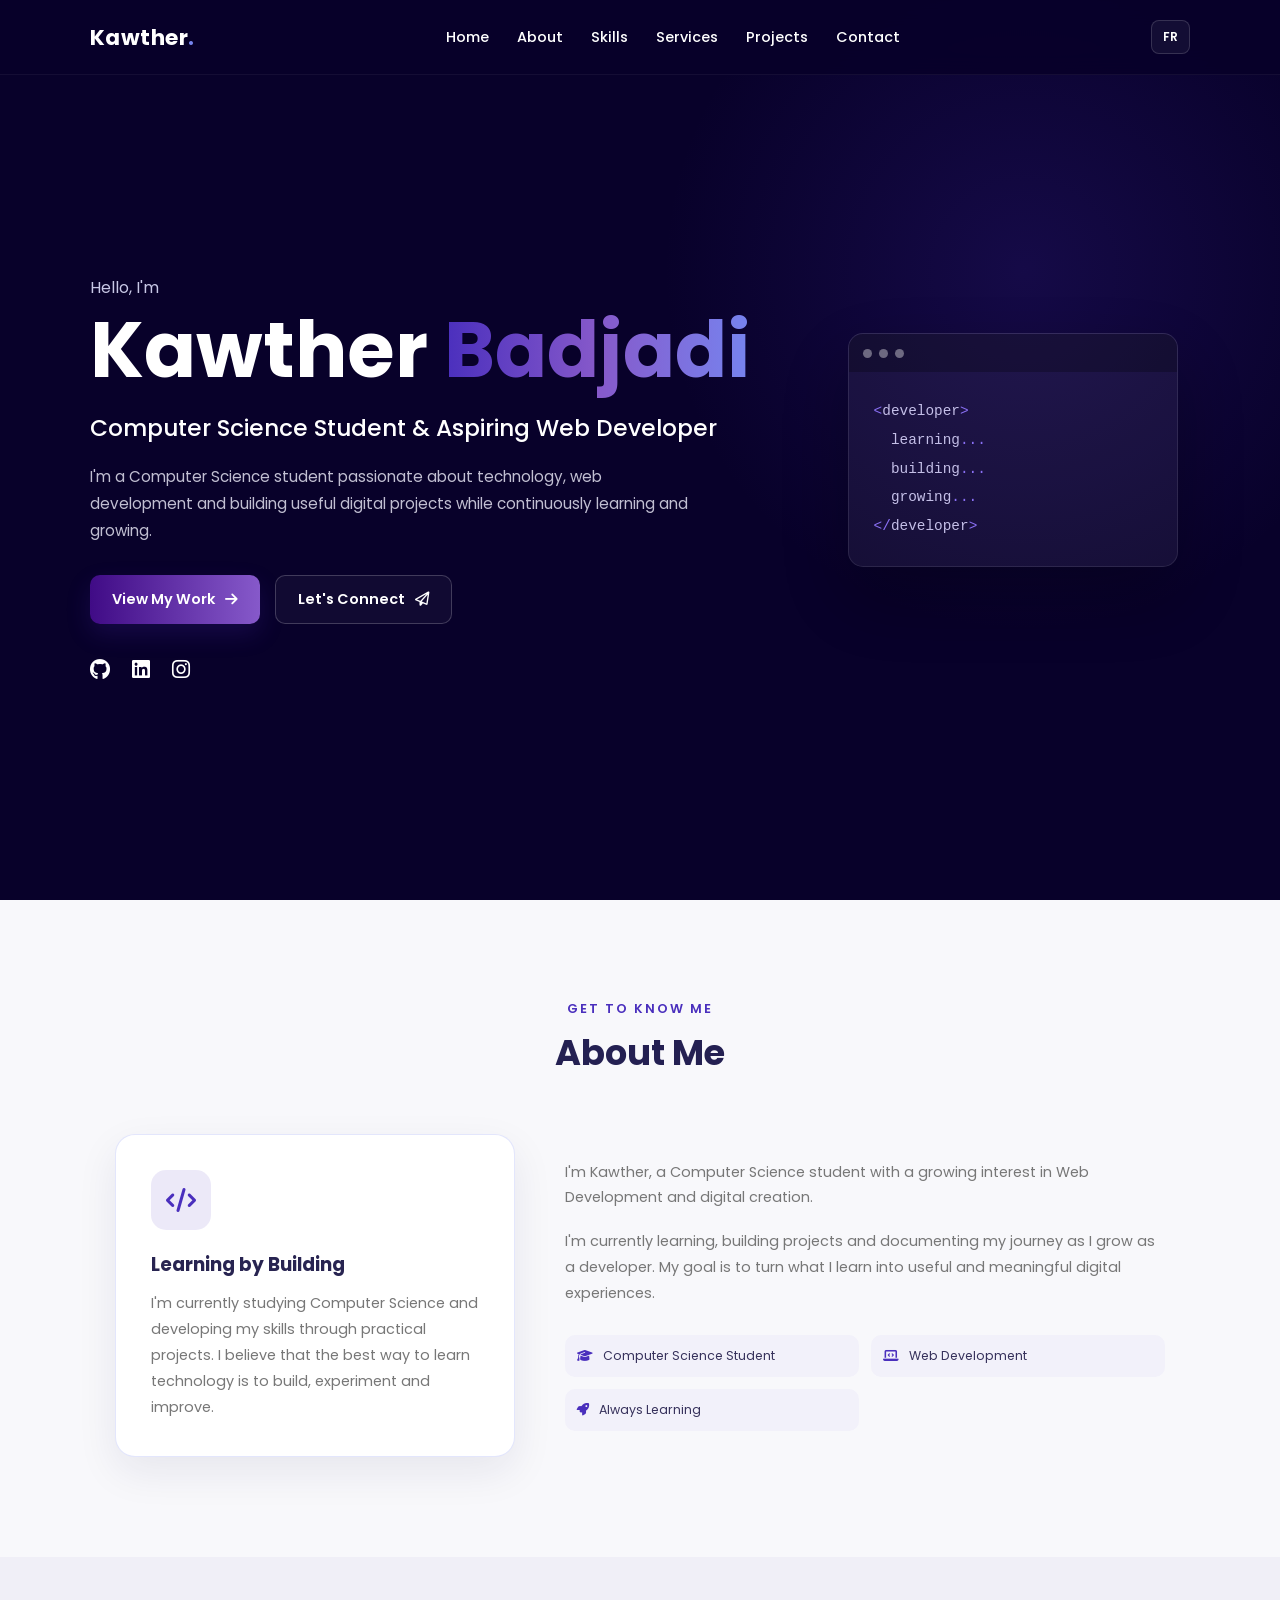
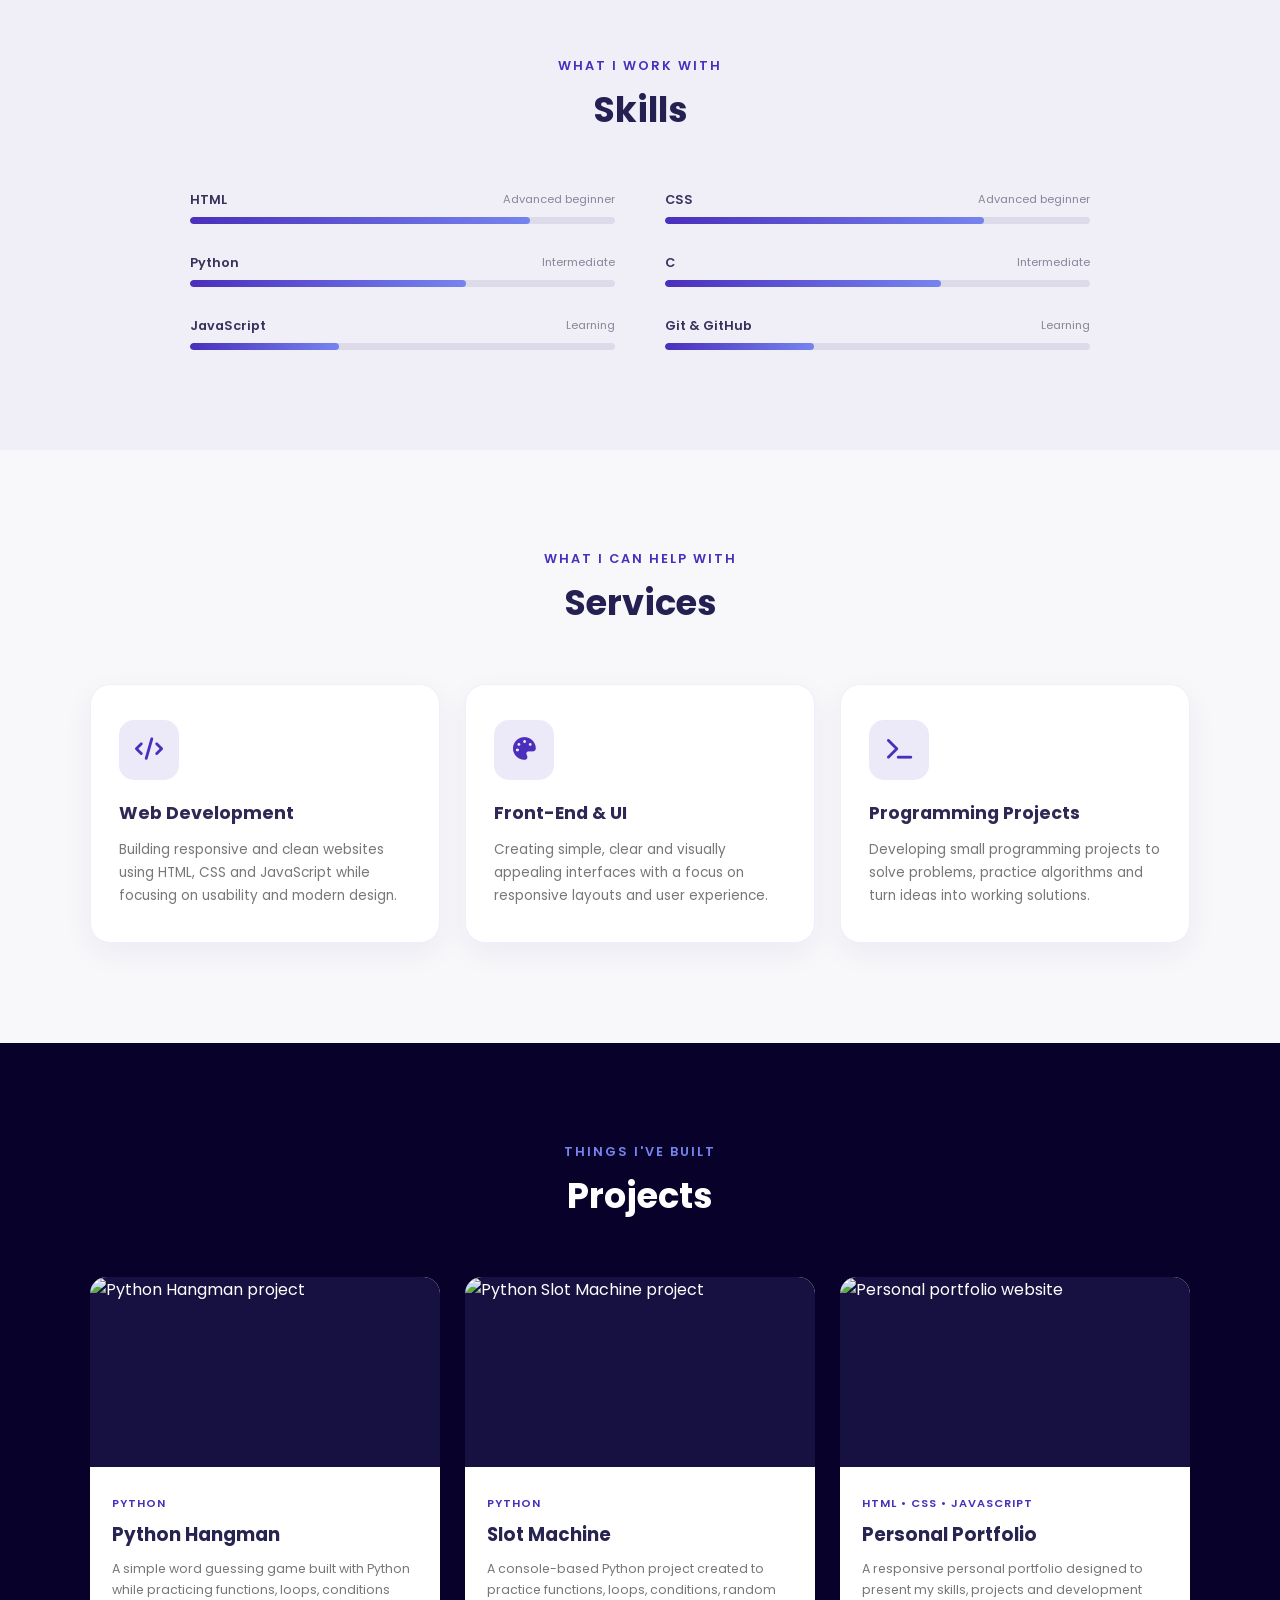
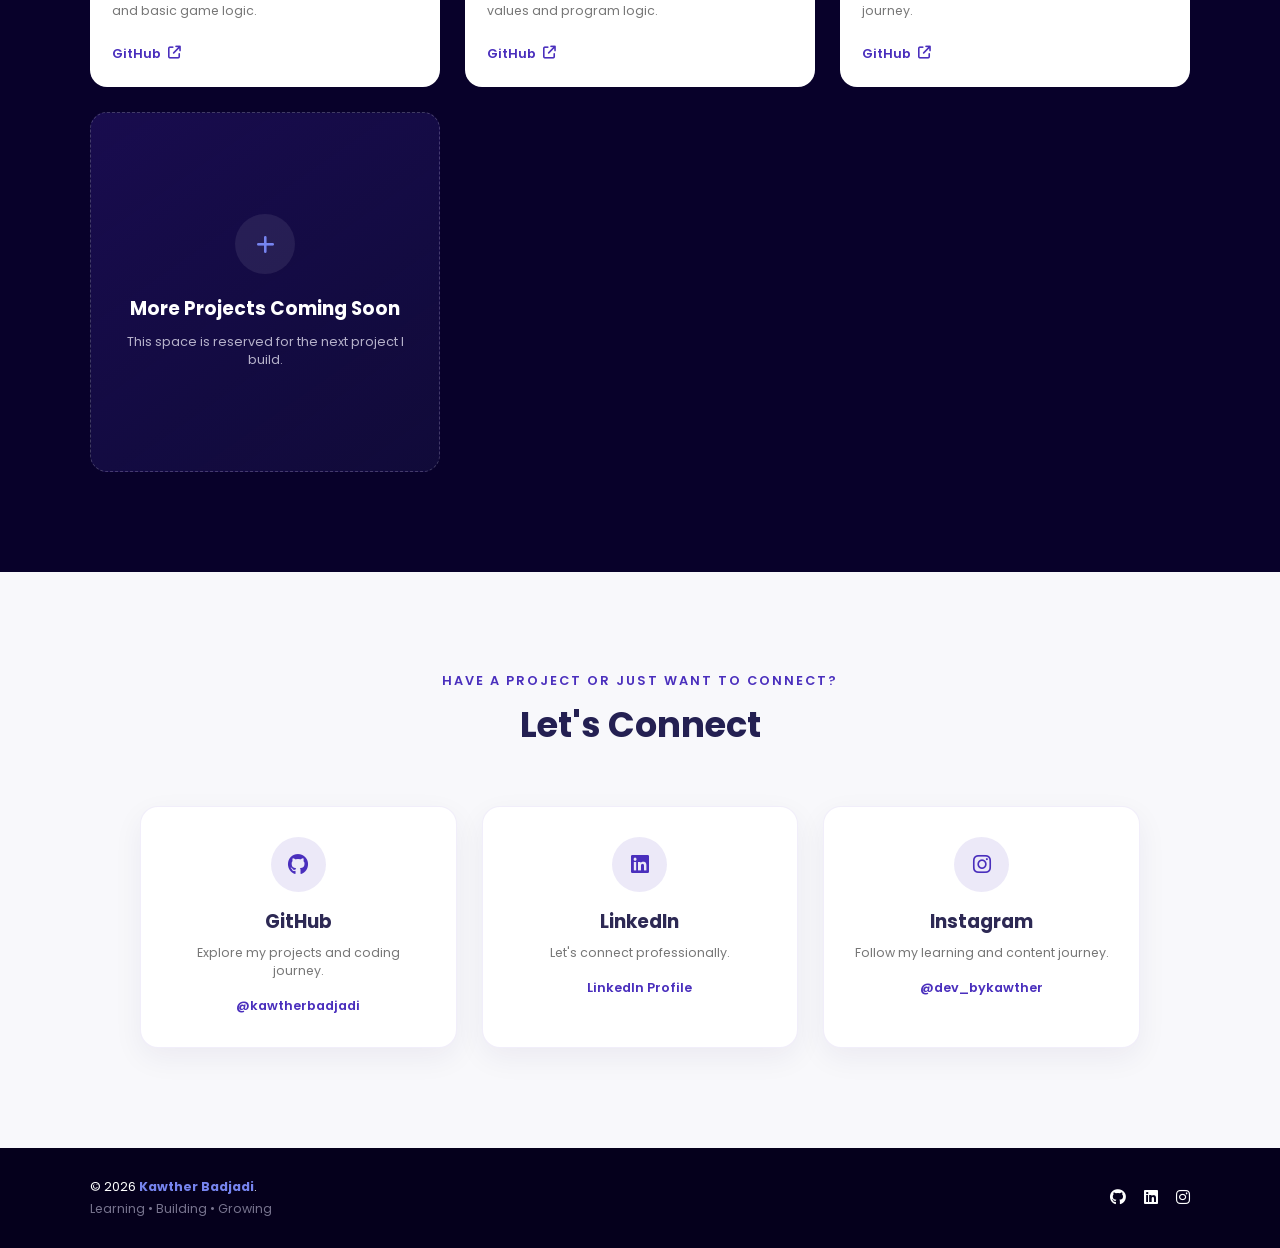
==== index.html @ a9ff13f4 "Rename portfolio.html to index.html" ====
<!DOCTYPE html>
<html lang="en" dir="ltr">

<head>
    <meta charset="UTF-8">
    <meta name="viewport" content="width=device-width, initial-scale=1.0">

    <meta name="description"
        content="Kawther Badjadi — Computer Science Student and aspiring Web Developer. Explore my projects, skills and journey.">

    <meta name="author" content="Kawther Badjadi">

    <title>Kawther Badjadi | Computer Science Student & Web Developer</title>

    <!-- Google Fonts -->
    <link rel="preconnect" href="https://fonts.googleapis.com">
    <link rel="preconnect" href="https://fonts.gstatic.com" crossorigin>

    <link href="https://fonts.googleapis.com/css2?family=Poppins:wght@300;400;500;600;700;800&display=swap"
        rel="stylesheet">

    <!-- Font Awesome -->
    <link rel="stylesheet"
        href="https://cdnjs.cloudflare.com/ajax/libs/font-awesome/6.7.2/css/all.min.css">

    <!-- CSS -->
    <link rel="stylesheet" href="pfl.css">
</head>


<body>

    <!-- ================= HEADER ================= -->

    <header class="header">

        <a href="#home" class="logo">
            Kawther<span>.</span>
        </a>

        <nav class="navigation" id="navigation">

            <a href="#home"
                data-en="Home"
                data-fr="Accueil">
                Home
            </a>

            <a href="#about"
                data-en="About"
                data-fr="À propos">
                About
            </a>

            <a href="#skills"
                data-en="Skills"
                data-fr="Compétences">
                Skills
            </a>

            <a href="#services"
                data-en="Services"
                data-fr="Services">
                Services
            </a>

            <a href="#projects"
                data-en="Projects"
                data-fr="Projets">
                Projects
            </a>

            <a href="#contact"
                data-en="Contact"
                data-fr="Contact">
                Contact
            </a>

        </nav>


        <div class="header-actions">

            <button
                class="language-btn"
                id="languageBtn"
                aria-label="Change language">
                FR
            </button>

            <button
                class="menu-btn"
                id="menuBtn"
                aria-label="Open menu">

                <i class="fa-solid fa-bars"></i>

            </button>

        </div>

    </header>


    <!-- ================= MAIN ================= -->

    <main>

        <!-- ================= HERO ================= -->

        <section class="hero" id="home">

            <div class="hero-content">

                <p class="hero-small"
                    data-en="Hello, I'm"
                    data-fr="Bonjour, je suis">
                    Hello, I'm
                </p>


                <h1>
                    Kawther <span>Badjadi</span>
                </h1>


                <h2
                    data-en="Computer Science Student & Aspiring Web Developer"
                    data-fr="Étudiante en informatique & future développeuse web">

                    Computer Science Student & Aspiring Web Developer

                </h2>


                <p class="hero-description"
                    data-en="I'm a Computer Science student passionate about technology, web development and building useful digital projects while continuously learning and growing."
                    data-fr="Je suis étudiante en informatique, passionnée par la technologie, le développement web et la création de projets numériques utiles, tout en continuant à apprendre et à évoluer.">

                    I'm a Computer Science student passionate about technology,
                    web development and building useful digital projects while
                    continuously learning and growing.

                </p>


                <div class="hero-buttons">

                    <a href="#projects" class="btn primary-btn">

                        <span
                            data-en="View My Work"
                            data-fr="Voir mes projets">
                            View My Work
                        </span>

                        <i class="fa-solid fa-arrow-right"></i>

                    </a>


                    <a href="#contact" class="btn secondary-btn">

                        <span
                            data-en="Let's Connect"
                            data-fr="Me contacter">
                            Let's Connect
                        </span>

                        <i class="fa-regular fa-paper-plane"></i>

                    </a>

                </div>


                <!-- Social Media -->

                <div class="social-icons">

                    <a
                        href="https://github.com/kawtherbadjadi"
                        target="_blank"
                        rel="noopener noreferrer"
                        aria-label="GitHub">

                        <i class="fa-brands fa-github"></i>

                    </a>


                    <a
                        href="https://www.linkedin.com/in/kawther-badjadi-398811305/"
                        target="_blank"
                        rel="noopener noreferrer"
                        aria-label="LinkedIn">

                        <i class="fa-brands fa-linkedin"></i>

                    </a>


                    <a
                        href="https://www.instagram.com/dev_bykawther/"
                        target="_blank"
                        rel="noopener noreferrer"
                        aria-label="Instagram">

                        <i class="fa-brands fa-instagram"></i>

                    </a>

                </div>

            </div>


            <!-- Decorative Code Card -->

            <div class="hero-decoration">

                <div class="code-card">

                    <div class="code-header">

                        <span></span>
                        <span></span>
                        <span></span>

                    </div>


                    <div class="code-content">

                        <p>
                            <span>&lt;</span>developer<span>&gt;</span>
                        </p>

                        <p>
                            &nbsp;&nbsp;learning<span>...</span>
                        </p>

                        <p>
                            &nbsp;&nbsp;building<span>...</span>
                        </p>

                        <p>
                            &nbsp;&nbsp;growing<span>...</span>
                        </p>

                        <p>
                            <span>&lt;/</span>developer<span>&gt;</span>
                        </p>

                    </div>

                </div>

            </div>

        </section>


        <!-- ================= ABOUT ================= -->

        <section class="section about" id="about">

            <div class="section-title">

                <p class="section-subtitle"
                    data-en="Get to know me"
                    data-fr="À propos de moi">
                    Get to know me
                </p>

                <h2
                    data-en="About Me"
                    data-fr="À propos">
                    About Me
                </h2>

            </div>


            <div class="about-container">

                <div class="about-card">

                    <div class="about-icon">
                        <i class="fa-solid fa-code"></i>
                    </div>


                    <h3
                        data-en="Learning by Building"
                        data-fr="Apprendre en construisant">
                        Learning by Building
                    </h3>


                    <p
                        data-en="I'm currently studying Computer Science and developing my skills through practical projects. I believe that the best way to learn technology is to build, experiment and improve."
                        data-fr="Je suis actuellement étudiante en informatique et je développe mes compétences à travers des projets pratiques. Je crois que la meilleure façon d'apprendre la technologie est de construire, expérimenter et progresser.">

                        I'm currently studying Computer Science and developing
                        my skills through practical projects. I believe that
                        the best way to learn technology is to build,
                        experiment and improve.

                    </p>

                </div>


                <div class="about-text">

                    <p
                        data-en="I'm Kawther, a Computer Science student with a growing interest in Web Development and digital creation."
                        data-fr="Je suis Kawther, étudiante en informatique avec un intérêt grandissant pour le développement web et la création numérique.">

                        I'm Kawther, a Computer Science student with a growing
                        interest in Web Development and digital creation.

                    </p>


                    <p
                        data-en="I'm currently learning, building projects and documenting my journey as I grow as a developer. My goal is to turn what I learn into useful and meaningful digital experiences."
                        data-fr="J'apprends actuellement, je construis des projets et je documente mon parcours afin d'évoluer en tant que développeuse. Mon objectif est de transformer ce que j'apprends en expériences numériques utiles et pertinentes.">

                        I'm currently learning, building projects and
                        documenting my journey as I grow as a developer.
                        My goal is to turn what I learn into useful and
                        meaningful digital experiences.

                    </p>


                    <div class="about-highlights">

                        <div>

                            <i class="fa-solid fa-graduation-cap"></i>

                            <span
                                data-en="Computer Science Student"
                                data-fr="Étudiante en informatique">
                                Computer Science Student
                            </span>

                        </div>


                        <div>

                            <i class="fa-solid fa-laptop-code"></i>

                            <span
                                data-en="Web Development"
                                data-fr="Développement Web">
                                Web Development
                            </span>

                        </div>


                        <div>

                            <i class="fa-solid fa-rocket"></i>

                            <span
                                data-en="Always Learning"
                                data-fr="Toujours en apprentissage">
                                Always Learning
                            </span>

                        </div>

                    </div>

                </div>

            </div>

        </section>


        <!-- ================= SKILLS ================= -->

        <section class="section skills-section" id="skills">

            <div class="section-title">

                <p class="section-subtitle"
                    data-en="What I work with"
                    data-fr="Mes technologies">
                    What I work with
                </p>

                <h2
                    data-en="Skills"
                    data-fr="Compétences">
                    Skills
                </h2>

            </div>


            <div class="skills-container">

                <div class="skill">

                    <div class="skill-info">

                        <span>HTML</span>

                        <span
                            data-en="Advanced beginner"
                            data-fr="Débutante avancée">
                            Advanced beginner
                        </span>

                    </div>

                    <div class="skill-bar">
                        <span style="width: 80%;"></span>
                    </div>

                </div>


                <div class="skill">

                    <div class="skill-info">

                        <span>CSS</span>

                        <span
                            data-en="Advanced beginner"
                            data-fr="Débutante avancée">
                            Advanced beginner
                        </span>

                    </div>

                    <div class="skill-bar">
                        <span style="width: 75%;"></span>
                    </div>

                </div>


                <div class="skill">

                    <div class="skill-info">

                        <span>Python</span>

                        <span
                            data-en="Intermediate"
                            data-fr="Intermédiaire">
                            Intermediate
                        </span>

                    </div>

                    <div class="skill-bar">
                        <span style="width: 65%;"></span>
                    </div>

                </div>


                <div class="skill">

                    <div class="skill-info">

                        <span>C</span>

                        <span
                            data-en="Intermediate"
                            data-fr="Intermédiaire">
                            Intermediate
                        </span>

                    </div>

                    <div class="skill-bar">
                        <span style="width: 65%;"></span>
                    </div>

                </div>


                <div class="skill">

                    <div class="skill-info">

                        <span>JavaScript</span>

                        <span
                            data-en="Learning"
                            data-fr="En apprentissage">
                            Learning
                        </span>

                    </div>

                    <div class="skill-bar">
                        <span style="width: 35%;"></span>
                    </div>

                </div>


                <div class="skill">

                    <div class="skill-info">

                        <span>Git & GitHub</span>

                        <span
                            data-en="Learning"
                            data-fr="En apprentissage">
                            Learning
                        </span>

                    </div>

                    <div class="skill-bar">
                        <span style="width: 35%;"></span>
                    </div>

                </div>

            </div>

        </section>


        <!-- ================= SERVICES ================= -->

        <section class="section services" id="services">

            <div class="section-title">

                <p class="section-subtitle"
                    data-en="What I can help with"
                    data-fr="Ce que je peux proposer">
                    What I can help with
                </p>

                <h2
                    data-en="Services"
                    data-fr="Services">
                    Services
                </h2>

            </div>


            <div class="cards-container">


                <!-- Service 1 -->

                <article class="service-card">

                    <div class="service-icon">
                        <i class="fa-solid fa-code"></i>
                    </div>

                    <h3
                        data-en="Web Development"
                        data-fr="Développement Web">
                        Web Development
                    </h3>

                    <p
                        data-en="Building responsive and clean websites using HTML, CSS and JavaScript while focusing on usability and modern design."
                        data-fr="Création de sites web responsives et propres avec HTML, CSS et JavaScript, avec une attention particulière à l'utilisabilité et au design moderne.">

                        Building responsive and clean websites using HTML,
                        CSS and JavaScript while focusing on usability and
                        modern design.

                    </p>

                </article>


                <!-- Service 2 -->

                <article class="service-card">

                    <div class="service-icon">
                        <i class="fa-solid fa-palette"></i>
                    </div>

                    <h3
                        data-en="Front-End & UI"
                        data-fr="Front-End & UI">
                        Front-End & UI
                    </h3>

                    <p
                        data-en="Creating simple, clear and visually appealing interfaces with a focus on responsive layouts and user experience."
                        data-fr="Création d'interfaces simples, claires et visuellement agréables, avec un accent sur le responsive design et l'expérience utilisateur.">

                        Creating simple, clear and visually appealing
                        interfaces with a focus on responsive layouts and
                        user experience.

                    </p>

                </article>


                <!-- Service 3 -->

                <article class="service-card">

                    <div class="service-icon">
                        <i class="fa-solid fa-terminal"></i>
                    </div>

                    <h3
                        data-en="Programming Projects"
                        data-fr="Projets de programmation">
                        Programming Projects
                    </h3>

                    <p
                        data-en="Developing small programming projects to solve problems, practice algorithms and turn ideas into working solutions."
                        data-fr="Développement de petits projets de programmation pour résoudre des problèmes, pratiquer les algorithmes et transformer des idées en solutions fonctionnelles.">

                        Developing small programming projects to solve
                        problems, practice algorithms and turn ideas into
                        working solutions.

                    </p>

                </article>

            </div>

        </section>


        <!-- ================= PROJECTS ================= -->

        <section class="section projects" id="projects">

            <div class="section-title">

                <p class="section-subtitle"
                    data-en="Things I've built"
                    data-fr="Mes réalisations">
                    Things I've built
                </p>

                <h2
                    data-en="Projects"
                    data-fr="Projets">
                    Projects
                </h2>

            </div>


            <div class="projects-container">


                <!-- Hangman -->

                <article class="project-card">

                    <div class="project-image">

                        <img
                            src="assets/hangman.png"
                            alt="Python Hangman project">

                        <div class="project-overlay">

                            <a
                                href="https://github.com/kawtherbadjadi"
                                target="_blank"
                                rel="noopener noreferrer"
                                aria-label="View project on GitHub">

                                <i class="fa-brands fa-github"></i>

                            </a>

                        </div>

                    </div>


                    <div class="project-info">

                        <span class="project-category">
                            Python
                        </span>

                        <h3>
                            Python Hangman
                        </h3>

                        <p
                            data-en="A simple word guessing game built with Python while practicing functions, loops, conditions and basic game logic."
                            data-fr="Un jeu simple de devinettes développé en Python pour pratiquer les fonctions, les boucles, les conditions et la logique de jeu.">

                            A simple word guessing game built with Python
                            while practicing functions, loops, conditions
                            and basic game logic.

                        </p>


                        <div class="project-links">

                            <a
                                href="https://github.com/kawtherbadjadi"
                                target="_blank"
                                rel="noopener noreferrer">

                                GitHub

                                <i class="fa-solid fa-arrow-up-right-from-square"></i>

                            </a>

                        </div>

                    </div>

                </article>


                <!-- Slot Machine -->

                <article class="project-card">

                    <div class="project-image">

                        <img
                            src="assets/slot-machine.png"
                            alt="Python Slot Machine project">

                        <div class="project-overlay">

                            <a
                                href="https://github.com/kawtherbadjadi"
                                target="_blank"
                                rel="noopener noreferrer"
                                aria-label="View project on GitHub">

                                <i class="fa-brands fa-github"></i>

                            </a>

                        </div>

                    </div>


                    <div class="project-info">

                        <span class="project-category">
                            Python
                        </span>

                        <h3>
                            Slot Machine
                        </h3>

                        <p
                            data-en="A console-based Python project created to practice functions, loops, conditions, random values and program logic."
                            data-fr="Un projet Python en console créé pour pratiquer les fonctions, les boucles, les conditions, les valeurs aléatoires et la logique de programmation.">

                            A console-based Python project created to
                            practice functions, loops, conditions,
                            random values and program logic.

                        </p>


                        <div class="project-links">

                            <a
                                href="https://github.com/kawtherbadjadi"
                                target="_blank"
                                rel="noopener noreferrer">

                                GitHub

                                <i class="fa-solid fa-arrow-up-right-from-square"></i>

                            </a>

                        </div>

                    </div>

                </article>


                <!-- Portfolio -->

                <article class="project-card">

                    <div class="project-image">

                        <img
                            src="assets/portfolio.png"
                            alt="Personal portfolio website">

                        <div class="project-overlay">

                            <a
                                href="https://github.com/kawtherbadjadi"
                                target="_blank"
                                rel="noopener noreferrer"
                                aria-label="View portfolio on GitHub">

                                <i class="fa-brands fa-github"></i>

                            </a>

                        </div>

                    </div>


                    <div class="project-info">

                        <span class="project-category">
                            HTML • CSS • JavaScript
                        </span>

                        <h3>
                            Personal Portfolio
                        </h3>

                        <p
                            data-en="A responsive personal portfolio designed to present my skills, projects and development journey."
                            data-fr="Un portfolio personnel responsive conçu pour présenter mes compétences, mes projets et mon parcours de développement.">

                            A responsive personal portfolio designed to
                            present my skills, projects and development journey.

                        </p>


                        <div class="project-links">

                            <a
                                href="https://github.com/kawtherbadjadi"
                                target="_blank"
                                rel="noopener noreferrer">

                                GitHub

                                <i class="fa-solid fa-arrow-up-right-from-square"></i>

                            </a>

                        </div>

                    </div>

                </article>


                <!-- Future Project -->

                <article class="project-card coming-soon">

                    <div class="coming-soon-content">

                        <i class="fa-solid fa-plus"></i>

                        <h3
                            data-en="More Projects Coming Soon"
                            data-fr="D'autres projets bientôt">
                            More Projects Coming Soon
                        </h3>

                        <p
                            data-en="This space is reserved for the next project I build."
                            data-fr="Cet espace est réservé à mon prochain projet.">

                            This space is reserved for the next project I build.

                        </p>

                    </div>

                </article>

            </div>

        </section>


        <!-- ================= CONTACT ================= -->

        <section class="section contact" id="contact">

            <div class="section-title">

                <p class="section-subtitle"
                    data-en="Have a project or just want to connect?"
                    data-fr="Un projet ou simplement envie d'échanger ?">

                    Have a project or just want to connect?

                </p>

                <h2
                    data-en="Let's Connect"
                    data-fr="Me contacter">

                    Let's Connect

                </h2>

            </div>


            <div class="contact-container">


                <!-- GitHub -->

                <div class="contact-card">

                    <div class="contact-icon">
                        <i class="fa-brands fa-github"></i>
                    </div>

                    <h3>
                        GitHub
                    </h3>

                    <p
                        data-en="Explore my projects and coding journey."
                        data-fr="Découvrez mes projets et mon parcours de programmation.">

                        Explore my projects and coding journey.

                    </p>

                    <a
                        href="https://github.com/kawtherbadjadi"
                        target="_blank"
                        rel="noopener noreferrer">

                        @kawtherbadjadi

                    </a>

                </div>


                <!-- LinkedIn -->

                <div class="contact-card">

                    <div class="contact-icon">
                        <i class="fa-brands fa-linkedin"></i>
                    </div>

                    <h3>
                        LinkedIn
                    </h3>

                    <p
                        data-en="Let's connect professionally."
                        data-fr="Connectons-nous professionnellement.">

                        Let's connect professionally.

                    </p>

                    <a
                        href="https://www.linkedin.com/in/kawther-badjadi-398811305/"
                        target="_blank"
                        rel="noopener noreferrer">

                        LinkedIn Profile

                    </a>

                </div>


                <!-- Instagram -->

                <div class="contact-card">

                    <div class="contact-icon">
                        <i class="fa-brands fa-instagram"></i>
                    </div>

                    <h3>
                        Instagram
                    </h3>

                    <p
                        data-en="Follow my learning and content journey."
                        data-fr="Suivez mon parcours d'apprentissage et de création de contenu.">

                        Follow my learning and content journey.

                    </p>

                    <a
                        href="https://www.instagram.com/dev_bykawther/"
                        target="_blank"
                        rel="noopener noreferrer">

                        @dev_bykawther

                    </a>

                </div>

            </div>

        </section>

    </main>


    <!-- ================= FOOTER ================= -->

    <footer class="footer">

        <div>

            <p>
                © 2026
                <strong>Kawther Badjadi</strong>.
            </p>

            <p
                class="footer-note"
                data-en="Learning • Building • Growing"
                data-fr="Apprendre • Construire • Évoluer">

                Learning • Building • Growing

            </p>

        </div>


        <div class="footer-socials">

            <a
                href="https://github.com/kawtherbadjadi"
                target="_blank"
                rel="noopener noreferrer"
                aria-label="GitHub">

                <i class="fa-brands fa-github"></i>

            </a>


            <a
                href="https://www.linkedin.com/in/kawther-badjadi-398811305/"
                target="_blank"
                rel="noopener noreferrer"
                aria-label="LinkedIn">

                <i class="fa-brands fa-linkedin"></i>

            </a>


            <a
                href="https://www.instagram.com/dev_bykawther/"
                target="_blank"
                rel="noopener noreferrer"
                aria-label="Instagram">

                <i class="fa-brands fa-instagram"></i>

            </a>

        </div>

    </footer>


    <!-- JavaScript -->

    <script src="pfl.js"></script>

</body>

</html>
---- pfl.css ----
/* =========================================================
   VARIABLES
========================================================= */

:root {
    --background: #08012a;
    --background-light: #10063d;

    --purple: #4a2fbd;
    --purple-light: #8659ca;
    --blue: #7684ef;

    --white: #ffffff;

    --text: #252525;
    --text-light: #777777;

    --border: rgba(118, 132, 239, 0.2);

    --light-bg: #f8f8fb;
}


/* =========================================================
   RESET
========================================================= */

* {
    margin: 0;
    padding: 0;
    box-sizing: border-box;
    scroll-behavior: smooth;
}


html {
    scroll-padding-top: 80px;
}


body {
    font-family: "Poppins", sans-serif;

    background: var(--light-bg);

    color: var(--text);

    overflow-x: hidden;
}


a {
    text-decoration: none;
}


button {
    font-family: inherit;
}


/* =========================================================
   HEADER
========================================================= */

.header {
    position: fixed;

    top: 0;
    left: 0;

    width: 100%;
    height: 75px;

    padding: 0 7%;

    display: flex;

    align-items: center;

    justify-content: space-between;

    background: rgba(8, 1, 42, 0.92);

    backdrop-filter: blur(12px);

    -webkit-backdrop-filter: blur(12px);

    z-index: 1000;

    border-bottom: 1px solid rgba(255, 255, 255, 0.05);
}


.logo {
    color: white;

    font-size: 1.35rem;

    font-weight: 700;

    letter-spacing: 0.5px;
}


.logo span {
    color: var(--blue);
}


.navigation {
    display: flex;

    align-items: center;

    gap: 28px;
}


.navigation a {
    position: relative;

    color: white;

    font-size: 0.9rem;

    font-weight: 500;

    transition: 0.3s ease;
}


.navigation a::after {
    content: "";

    position: absolute;

    left: 0;
    bottom: -7px;

    width: 0;
    height: 2px;

    background: linear-gradient(
        to right,
        var(--purple),
        var(--blue)
    );

    transition: 0.3s ease;
}


.navigation a:hover {
    color: var(--blue);
}


.navigation a:hover::after {
    width: 100%;
}


.header-actions {
    display: flex;

    align-items: center;

    gap: 12px;
}


.language-btn,
.menu-btn {
    border: 1px solid rgba(255, 255, 255, 0.15);

    background: rgba(255, 255, 255, 0.05);

    color: white;

    cursor: pointer;

    transition: 0.3s ease;
}


.language-btn {
    padding: 7px 11px;

    border-radius: 8px;

    font-size: 0.75rem;

    font-weight: 600;
}


.language-btn:hover,
.menu-btn:hover {
    background: var(--purple);
}


.menu-btn {
    display: none;

    width: 40px;
    height: 40px;

    border-radius: 8px;

    font-size: 1rem;
}


/* =========================================================
   HERO
========================================================= */

.hero {
    position: relative;

    min-height: 100vh;

    padding: 140px 7% 80px;

    display: flex;

    align-items: center;

    background:
        radial-gradient(
            circle at 80% 30%,
            rgba(74, 47, 189, 0.2),
            transparent 30%
        ),

        var(--background);

    overflow: hidden;
}


.hero-content {
    position: relative;

    z-index: 2;

    max-width: 700px;
}


.hero-small {
    color: #c8c8e6;

    font-size: 1rem;

    margin-bottom: 8px;
}


.hero h1 {
    color: white;

    font-size: clamp(2.7rem, 6vw, 5rem);

    line-height: 1.1;

    font-weight: 700;

    margin-bottom: 18px;
}


.hero h1 span {
    background: linear-gradient(
        90deg,
        #4a2fbd,
        #8659ca,
        #7684ef
    );

    -webkit-background-clip: text;

    background-clip: text;

    color: transparent;
}


.hero h2 {
    color: white;

    font-size: clamp(1.1rem, 2vw, 1.45rem);

    font-weight: 500;

    margin-bottom: 18px;
}


.hero-description {
    max-width: 600px;

    color: #c1bfd2;

    line-height: 1.8;

    font-size: 0.95rem;
}


.hero-buttons {
    display: flex;

    flex-wrap: wrap;

    gap: 15px;

    margin-top: 30px;
}


.btn {
    display: inline-flex;

    align-items: center;

    justify-content: center;

    gap: 10px;

    padding: 13px 22px;

    border-radius: 10px;

    font-size: 0.9rem;

    font-weight: 600;

    transition: 0.3s ease;
}


.primary-btn {
    color: white;

    background: linear-gradient(
        90deg,
        #400b86,
        #8659ca
    );

    box-shadow:
        0 10px 25px rgba(74, 47, 189, 0.2);
}


.secondary-btn {
    color: white;

    border: 1px solid rgba(255, 255, 255, 0.2);

    background: rgba(255, 255, 255, 0.04);
}


.primary-btn:hover,
.secondary-btn:hover {
    transform: translateY(-3px);
}


.primary-btn:hover {
    box-shadow:
        0 12px 30px rgba(74, 47, 189, 0.35);
}


.secondary-btn:hover {
    background: rgba(255, 255, 255, 0.1);
}


.social-icons {
    display: flex;

    gap: 22px;

    margin-top: 30px;
}


.social-icons a {
    color: white;

    font-size: 1.3rem;

    transition: 0.3s ease;
}


.social-icons a:hover {
    color: var(--blue);

    transform: translateY(-4px);
}


/* =========================================================
   CODE CARD
========================================================= */

.hero-decoration {
    position: absolute;

    right: 8%;
    top: 50%;

    transform: translateY(-50%);

    opacity: 0.95;
}


.code-card {
    width: 330px;

    border-radius: 15px;

    overflow: hidden;

    background: rgba(255, 255, 255, 0.06);

    border: 1px solid rgba(255, 255, 255, 0.1);

    box-shadow:
        0 30px 70px rgba(0, 0, 0, 0.3);

    backdrop-filter: blur(10px);

    animation: floating 4s ease-in-out infinite;
}


.code-header {
    height: 38px;

    display: flex;

    align-items: center;

    gap: 7px;

    padding: 0 14px;

    background: rgba(0, 0, 0, 0.25);
}


.code-header span {
    width: 9px;
    height: 9px;

    border-radius: 50%;

    background: rgba(255, 255, 255, 0.4);
}


.code-content {
    padding: 25px;

    color: #cfcaf2;

    font-family: monospace;

    line-height: 2;

    font-size: 0.9rem;
}


.code-content span {
    color: #9277ff;
}


@keyframes floating {

    0%,
    100% {
        transform: translateY(0);
    }

    50% {
        transform: translateY(-12px);
    }

}


/* =========================================================
   SECTIONS
========================================================= */

.section {
    padding: 100px 7%;
}


.section-title {
    text-align: center;

    margin-bottom: 55px;
}


.section-subtitle {
    color: var(--purple);

    font-size: 0.8rem;

    font-weight: 600;

    text-transform: uppercase;

    letter-spacing: 2px;

    margin-bottom: 8px;
}


.section-title h2 {
    color: #242052;

    font-size: 2.2rem;

    font-weight: 700;
}


/* =========================================================
   ABOUT
========================================================= */

.about-container {
    max-width: 1050px;

    margin: auto;

    display: grid;

    grid-template-columns: 0.8fr 1.2fr;

    gap: 50px;

    align-items: center;
}


.about-card {
    padding: 35px;

    background: white;

    border-radius: 20px;

    box-shadow:
        0 15px 40px rgba(30, 20, 80, 0.08);

    border: 1px solid var(--border);
}


.about-icon {
    width: 60px;
    height: 60px;

    display: flex;

    align-items: center;
    justify-content: center;

    border-radius: 15px;

    background: rgba(74, 47, 189, 0.1);

    color: var(--purple);

    font-size: 1.5rem;

    margin-bottom: 20px;
}


.about-card h3 {
    color: #282451;

    margin-bottom: 12px;
}


.about-card p,
.about-text p {
    color: var(--text-light);

    font-size: 0.9rem;

    line-height: 1.8;
}


.about-text {
    display: flex;

    flex-direction: column;

    gap: 18px;
}


.about-highlights {
    display: grid;

    grid-template-columns: 1fr 1fr;

    gap: 12px;

    margin-top: 10px;
}


.about-highlights div {
    display: flex;

    align-items: center;

    gap: 10px;

    padding: 12px;

    border-radius: 10px;

    background: #f2f1fa;

    color: #37325c;

    font-size: 0.78rem;
}


.about-highlights i {
    color: var(--purple);
}


/* =========================================================
   SKILLS
========================================================= */

.skills-section {
    background: #f0eff7;
}


.skills-container {
    max-width: 900px;

    margin: auto;

    display: grid;

    grid-template-columns: 1fr 1fr;

    gap: 30px 50px;
}


.skill-info {
    display: flex;

    justify-content: space-between;

    margin-bottom: 8px;

    font-size: 0.8rem;

    font-weight: 600;

    color: #37325c;
}


.skill-info span:last-child {
    color: #88869a;

    font-size: 0.7rem;

    font-weight: 400;
}


.skill-bar {
    width: 100%;

    height: 7px;

    border-radius: 20px;

    background: #dddbea;

    overflow: hidden;
}


.skill-bar span {
    display: block;

    height: 100%;

    border-radius: 20px;

    background: linear-gradient(
        90deg,
        var(--purple),
        var(--blue)
    );
}


/* =========================================================
   SERVICES
========================================================= */

.cards-container {
    max-width: 1100px;

    margin: auto;

    display: grid;

    grid-template-columns: repeat(3, 1fr);

    gap: 25px;
}


.service-card {
    padding: 35px 28px;

    background: white;

    border-radius: 20px;

    border: 1px solid rgba(74, 47, 189, 0.08);

    box-shadow:
        0 10px 30px rgba(30, 20, 80, 0.06);

    transition: 0.35s ease;
}


.service-card:hover {
    transform: translateY(-8px);

    box-shadow:
        0 20px 45px rgba(30, 20, 80, 0.12);
}


.service-icon {
    width: 60px;
    height: 60px;

    display: flex;

    align-items: center;
    justify-content: center;

    border-radius: 15px;

    background: rgba(74, 47, 189, 0.1);

    color: var(--purple);

    font-size: 1.4rem;

    margin-bottom: 20px;
}


.service-card h3 {
    color: #2d2954;

    margin-bottom: 12px;

    font-size: 1.1rem;
}


.service-card p {
    color: var(--text-light);

    line-height: 1.7;

    font-size: 0.85rem;
}


/* =========================================================
   PROJECTS
========================================================= */

.projects {
    background: var(--background);

    color: white;
}


.projects .section-title h2 {
    color: white;
}


.projects .section-subtitle {
    color: var(--blue);
}


.projects-container {
    max-width: 1100px;

    margin: auto;

    display: grid;

    grid-template-columns: repeat(3, 1fr);

    gap: 25px;
}


.project-card {
    overflow: hidden;

    background: white;

    border-radius: 17px;

    transition: 0.35s ease;
}


.project-card:hover {
    transform: translateY(-7px);

    box-shadow:
        0 20px 40px rgba(0, 0, 0, 0.25);
}


.project-image {
    position: relative;

    height: 190px;

    overflow: hidden;

    background: #171142;
}


.project-image img {
    width: 100%;
    height: 100%;

    object-fit: cover;

    transition: 0.5s ease;
}


.project-card:hover .project-image img {
    transform: scale(1.05);
}


.project-overlay {
    position: absolute;

    inset: 0;

    display: flex;

    align-items: center;
    justify-content: center;

    background: rgba(8, 1, 42, 0.65);

    opacity: 0;

    transition: 0.35s ease;
}


.project-card:hover .project-overlay {
    opacity: 1;
}


.project-overlay a {
    width: 50px;
    height: 50px;

    display: flex;

    align-items: center;
    justify-content: center;

    border-radius: 50%;

    color: white;

    background: var(--purple);

    font-size: 1.2rem;
}


.project-info {
    padding: 22px;
}


.project-category {
    color: var(--purple);

    font-size: 0.7rem;

    font-weight: 600;

    text-transform: uppercase;

    letter-spacing: 1px;
}


.project-info h3 {
    color: #282451;

    font-size: 1.15rem;

    margin: 7px 0 10px;
}


.project-info p {
    color: var(--text-light);

    font-size: 0.78rem;

    line-height: 1.7;
}


.project-links {
    margin-top: 18px;
}


.project-links a {
    color: var(--purple);

    font-size: 0.8rem;

    font-weight: 600;

    display: inline-flex;

    align-items: center;

    gap: 7px;
}


.project-links a:hover {
    color: var(--blue);
}


/* =========================================================
   COMING SOON
========================================================= */

.coming-soon {
    min-height: 360px;

    display: flex;

    align-items: center;

    justify-content: center;

    background:
        linear-gradient(
            145deg,
            rgba(74, 47, 189, 0.25),
            rgba(118, 132, 239, 0.08)
        );

    border: 1px dashed rgba(255, 255, 255, 0.2);
}


.coming-soon-content {
    text-align: center;

    padding: 25px;

    color: white;
}


.coming-soon-content > i {
    width: 60px;
    height: 60px;

    display: flex;

    align-items: center;
    justify-content: center;

    margin: auto auto 20px;

    border-radius: 50%;

    background: rgba(255, 255, 255, 0.08);

    color: var(--blue);

    font-size: 1.3rem;
}


.coming-soon-content h3 {
    margin-bottom: 10px;
}


.coming-soon-content p {
    color: #b5b1ca;

    font-size: 0.8rem;
}


/* =========================================================
   CONTACT
========================================================= */

.contact-container {
    max-width: 1000px;

    margin: auto;

    display: grid;

    grid-template-columns: repeat(3, 1fr);

    gap: 25px;
}


.contact-card {
    padding: 30px;

    text-align: center;

    background: white;

    border-radius: 18px;

    border: 1px solid rgba(74, 47, 189, 0.08);

    box-shadow:
        0 10px 30px rgba(30, 20, 80, 0.06);

    transition: 0.3s ease;
}


.contact-card:hover {
    transform: translateY(-6px);
}


.contact-icon {
    width: 55px;
    height: 55px;

    display: flex;

    align-items: center;
    justify-content: center;

    margin: auto auto 15px;

    border-radius: 50%;

    background: rgba(74, 47, 189, 0.1);

    color: var(--purple);

    font-size: 1.3rem;
}


.contact-card h3 {
    color: #2d2954;

    margin-bottom: 8px;
}


.contact-card p {
    color: var(--text-light);

    font-size: 0.78rem;

    margin-bottom: 12px;
}


.contact-card a {
    color: var(--purple);

    font-size: 0.8rem;

    font-weight: 600;
}


.contact-card a:hover {
    color: var(--blue);
}


/* =========================================================
   FOOTER
========================================================= */

.footer {
    padding: 30px 7%;

    display: flex;

    align-items: center;

    justify-content: space-between;

    gap: 20px;

    background: #05001c;

    color: white;
}


.footer p {
    font-size: 0.78rem;
}


.footer strong {
    color: var(--blue);
}


.footer-note {
    color: #77738e;

    margin-top: 4px;
}


.footer-socials {
    display: flex;

    gap: 18px;
}


.footer-socials a {
    color: white;

    transition: 0.3s ease;
}


.footer-socials a:hover {
    color: var(--blue);
}


/* =========================================================
   RESPONSIVE - TABLET
========================================================= */

@media (max-width: 1000px) {

    .hero-decoration {
        right: 3%;

        opacity: 0.4;
    }


    .cards-container,
    .projects-container {
        grid-template-columns: repeat(2, 1fr);
    }


    .contact-container {
        grid-template-columns: 1fr 1fr;
    }

}


/* =========================================================
   RESPONSIVE - MOBILE
========================================================= */

@media (max-width: 768px) {

    .header {
        height: 70px;

        padding: 0 5%;
    }


    .menu-btn {
        display: block;
    }


    .navigation {
        position: absolute;

        top: 70px;

        left: 0;

        width: 100%;

        padding: 25px;

        display: none;

        flex-direction: column;

        align-items: center;

        gap: 20px;

        background: rgba(8, 1, 42, 0.98);

        border-top:
            1px solid rgba(255, 255, 255, 0.05);
    }


    .navigation.active {
        display: flex;
    }


    .hero {
        padding: 130px 7% 80px;

        text-align: center;

        justify-content: center;
    }


    .hero-description {
        margin: auto;
    }


    .hero-buttons {
        justify-content: center;
    }


    .social-icons {
        justify-content: center;
    }


    .hero-decoration {
        display: none;
    }


    .about-container {
        grid-template-columns: 1fr;
    }


    .skills-container {
        grid-template-columns: 1fr;
    }


    .cards-container,
    .projects-container {
        grid-template-columns: 1fr;
    }


    .contact-container {
        grid-template-columns: 1fr;
    }

}


/* =========================================================
   RESPONSIVE - SMALL MOBILE
========================================================= */

@media (max-width: 480px) {

    .section {
        padding: 75px 5%;
    }


    .hero h1 {
        font-size: 2.5rem;
    }


    .hero h2 {
        font-size: 1rem;
    }


    .hero-description {
        font-size: 0.82rem;
    }


    .hero-buttons {
        flex-direction: column;
    }


    .btn {
        width: 100%;
    }


    .section-title h2 {
        font-size: 1.8rem;
    }


    .about-highlights {
        grid-template-columns: 1fr;
    }


    .footer {
        flex-direction: column;

        text-align: center;
    }

}
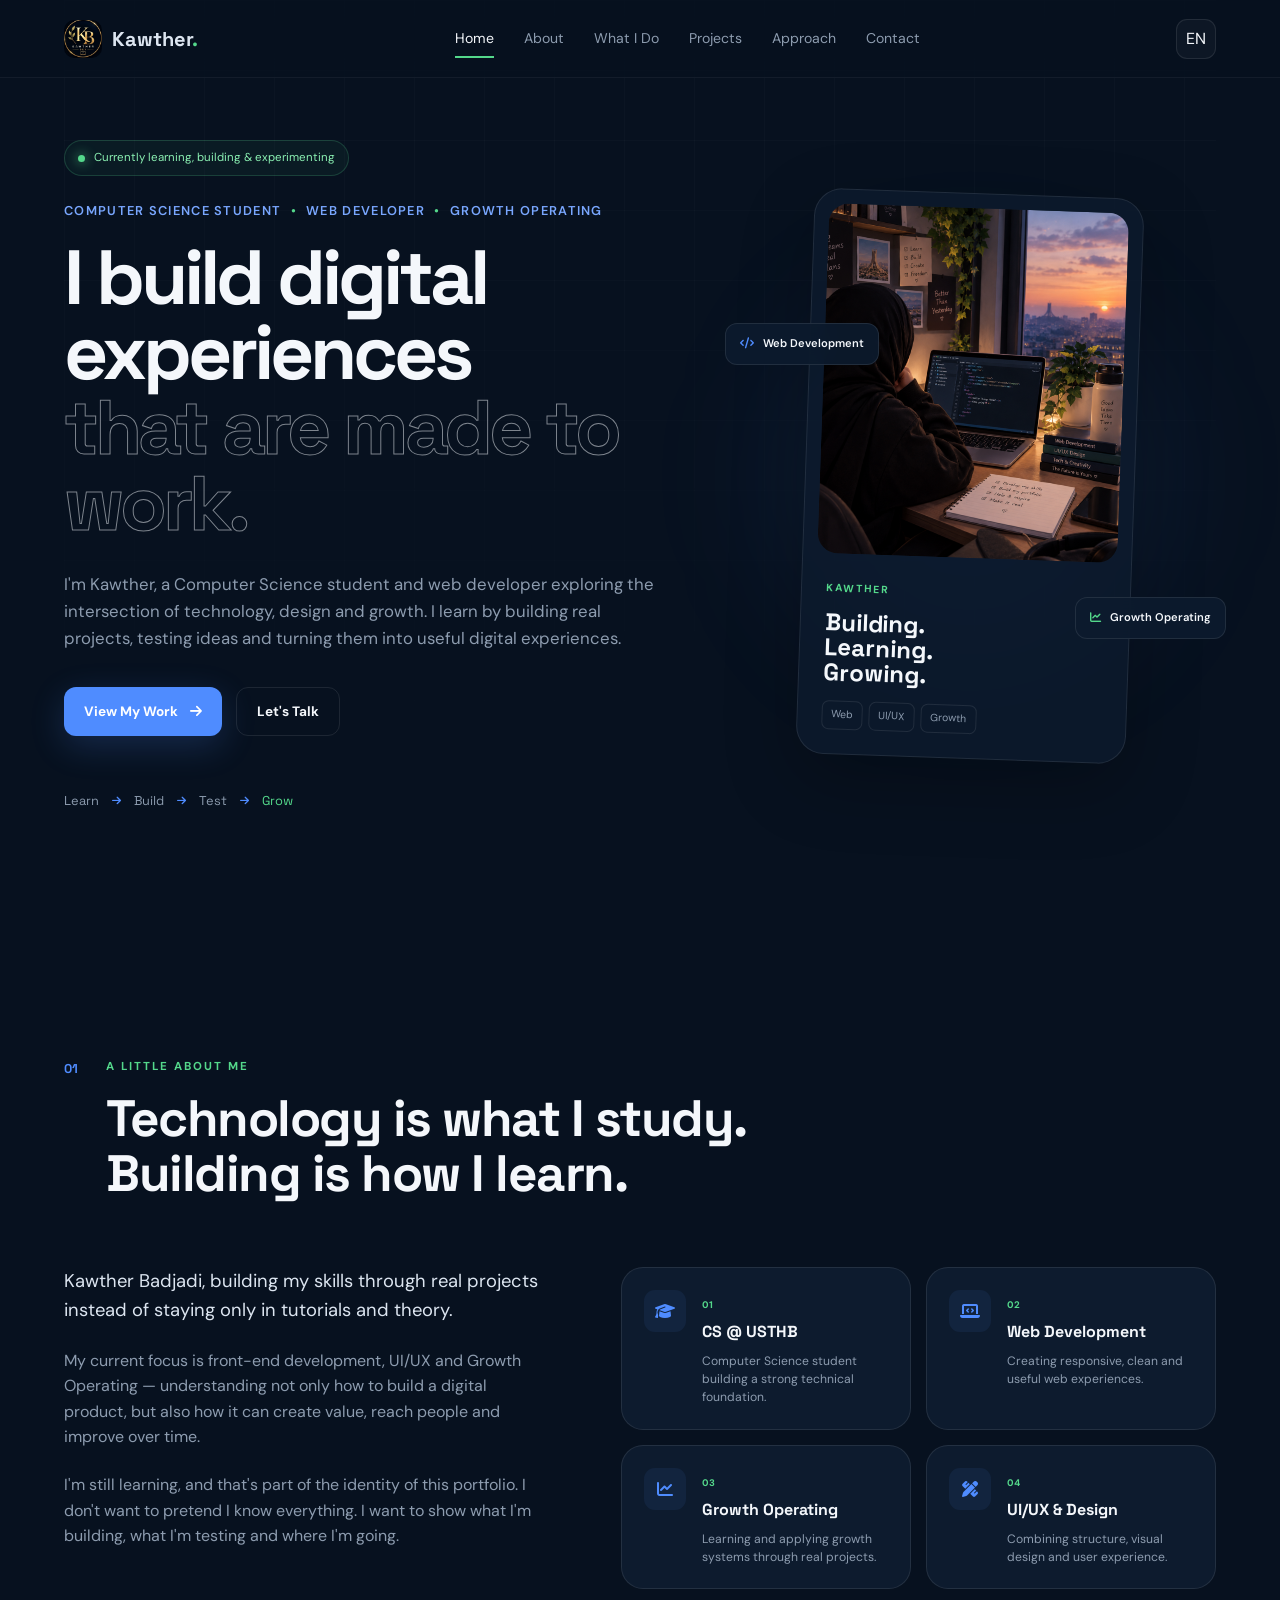
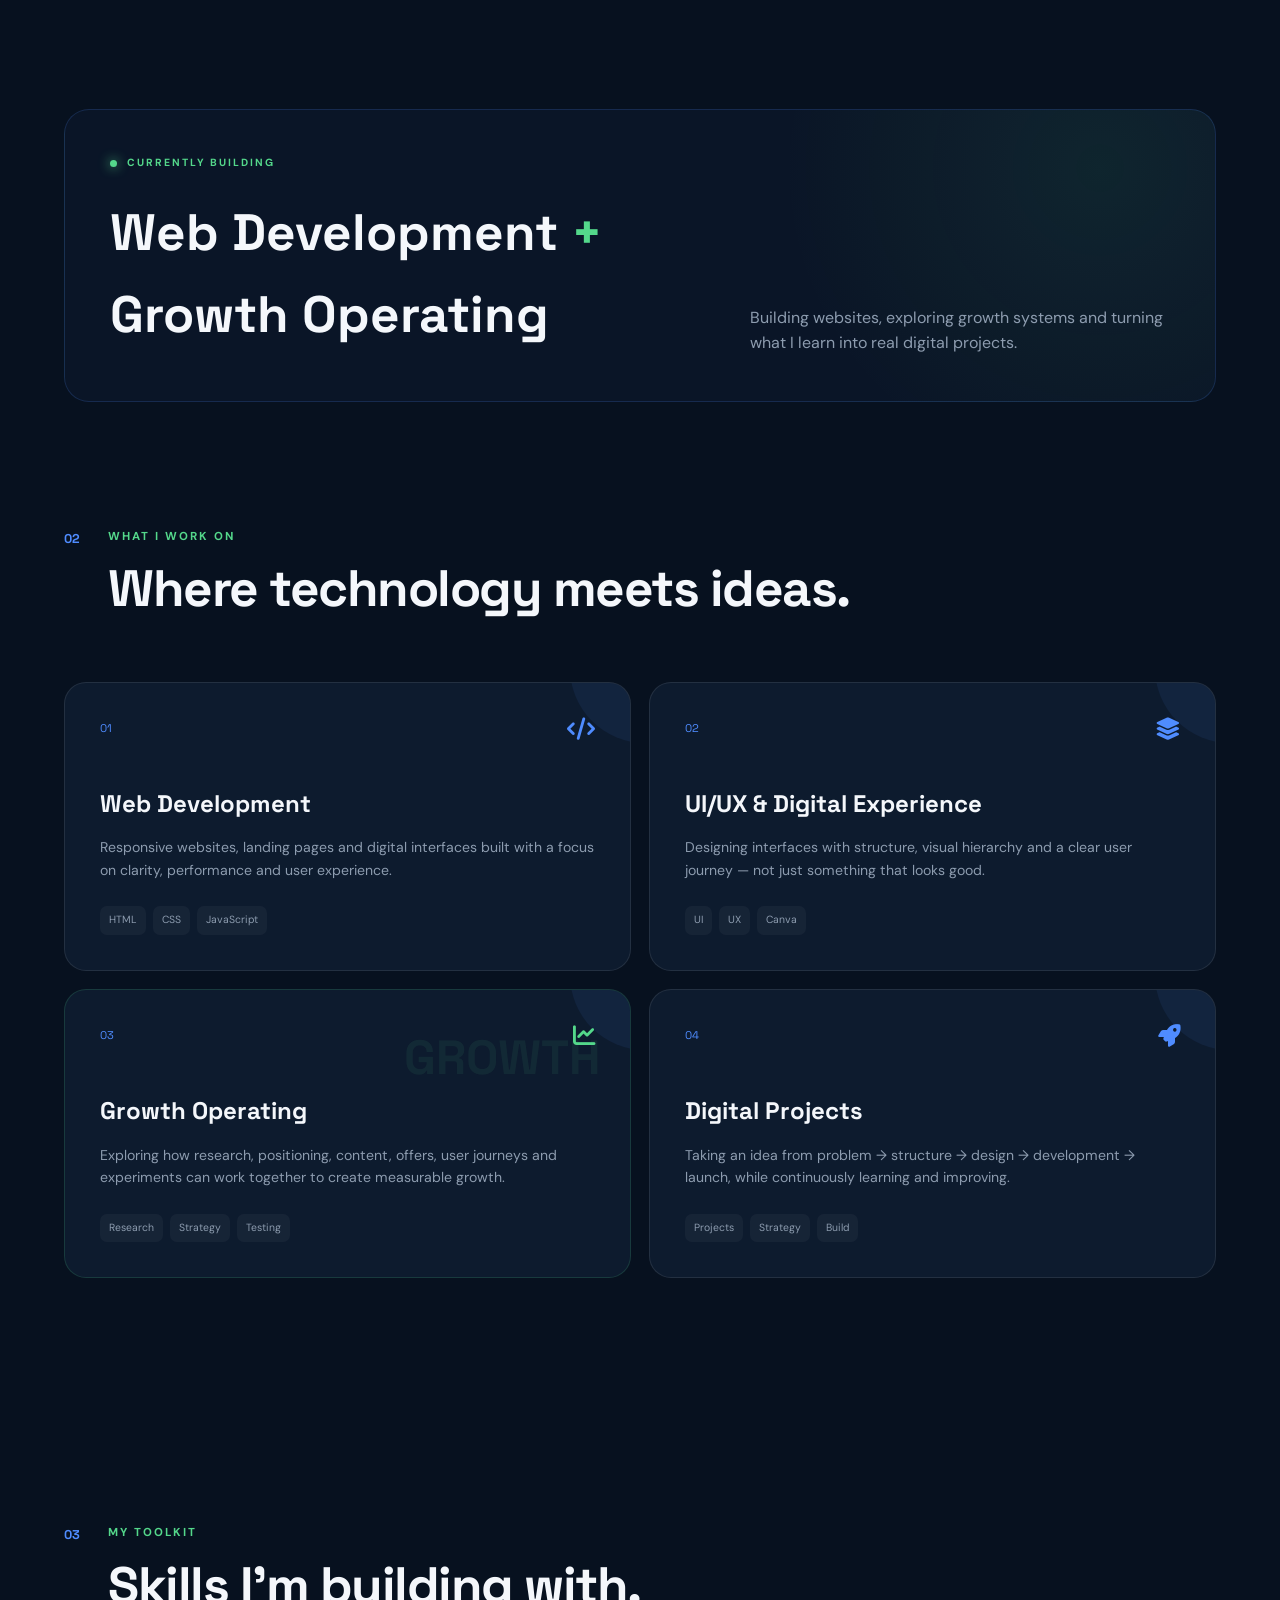
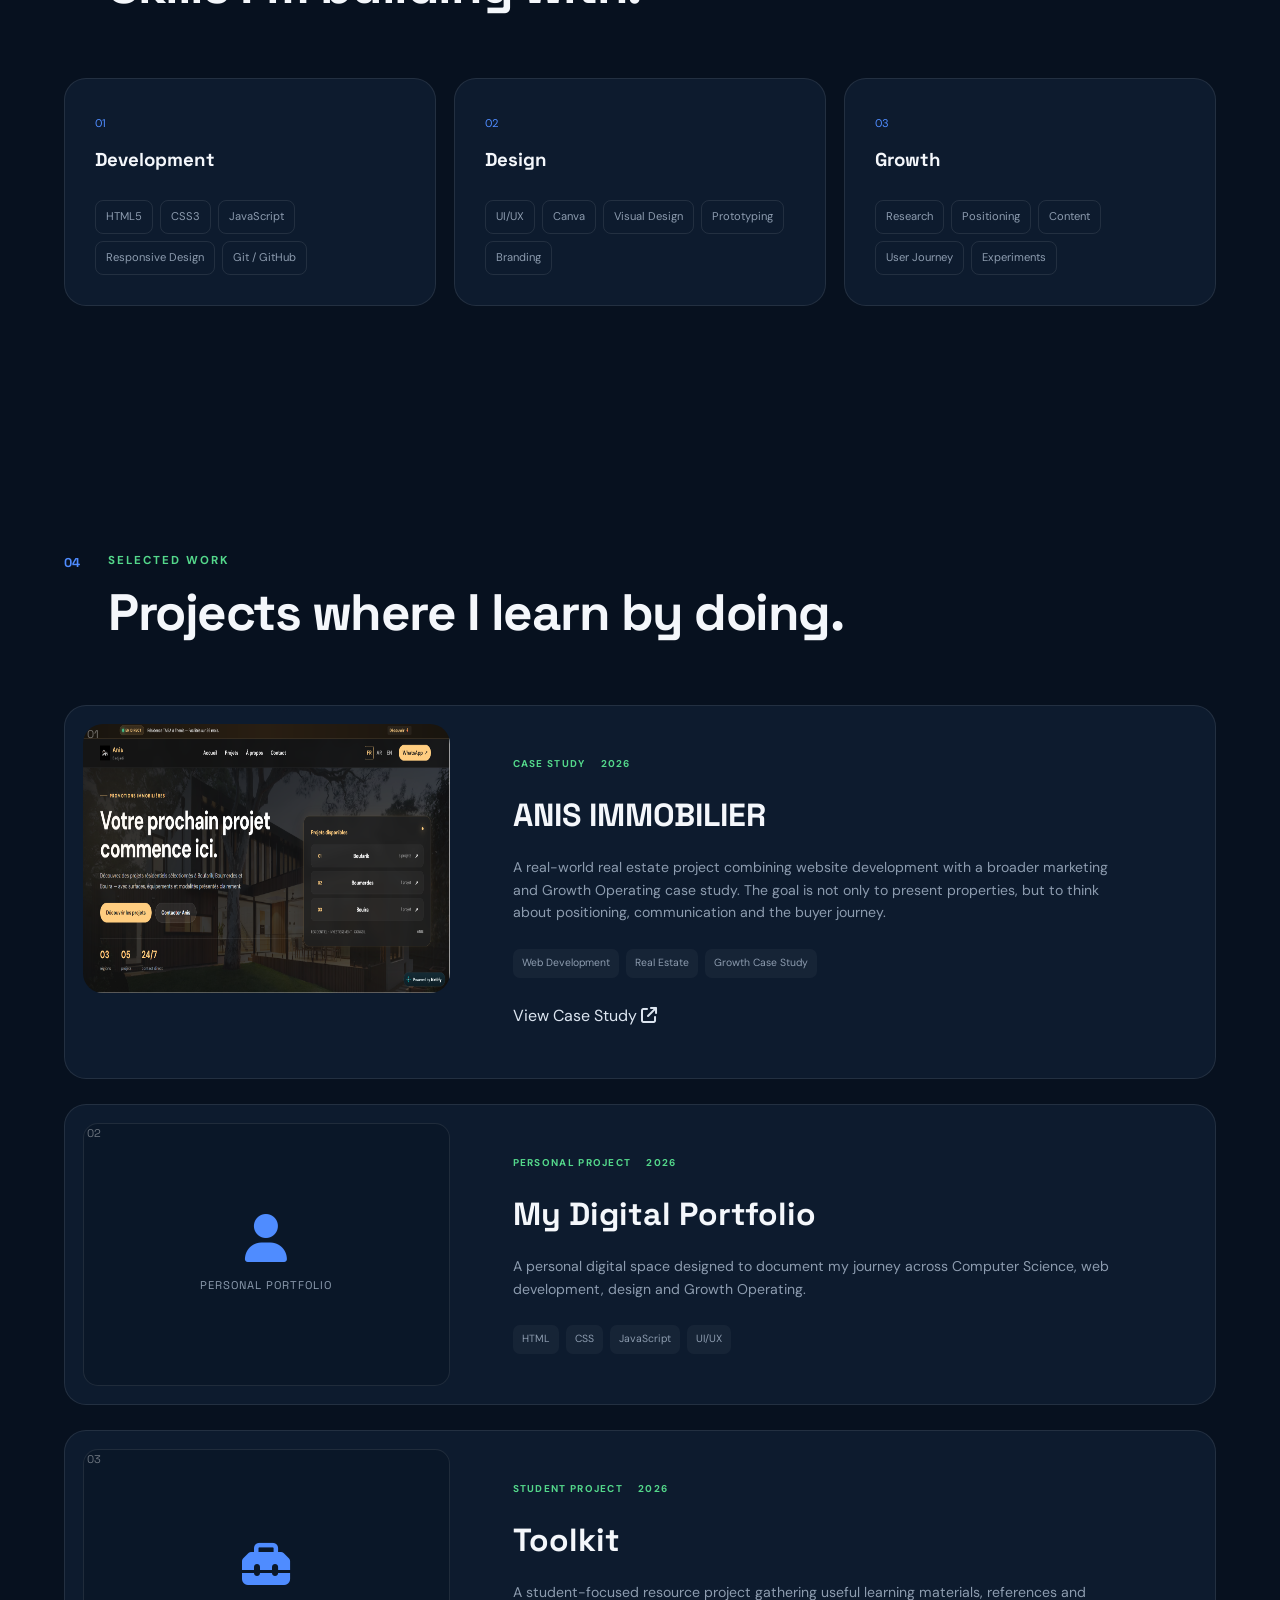
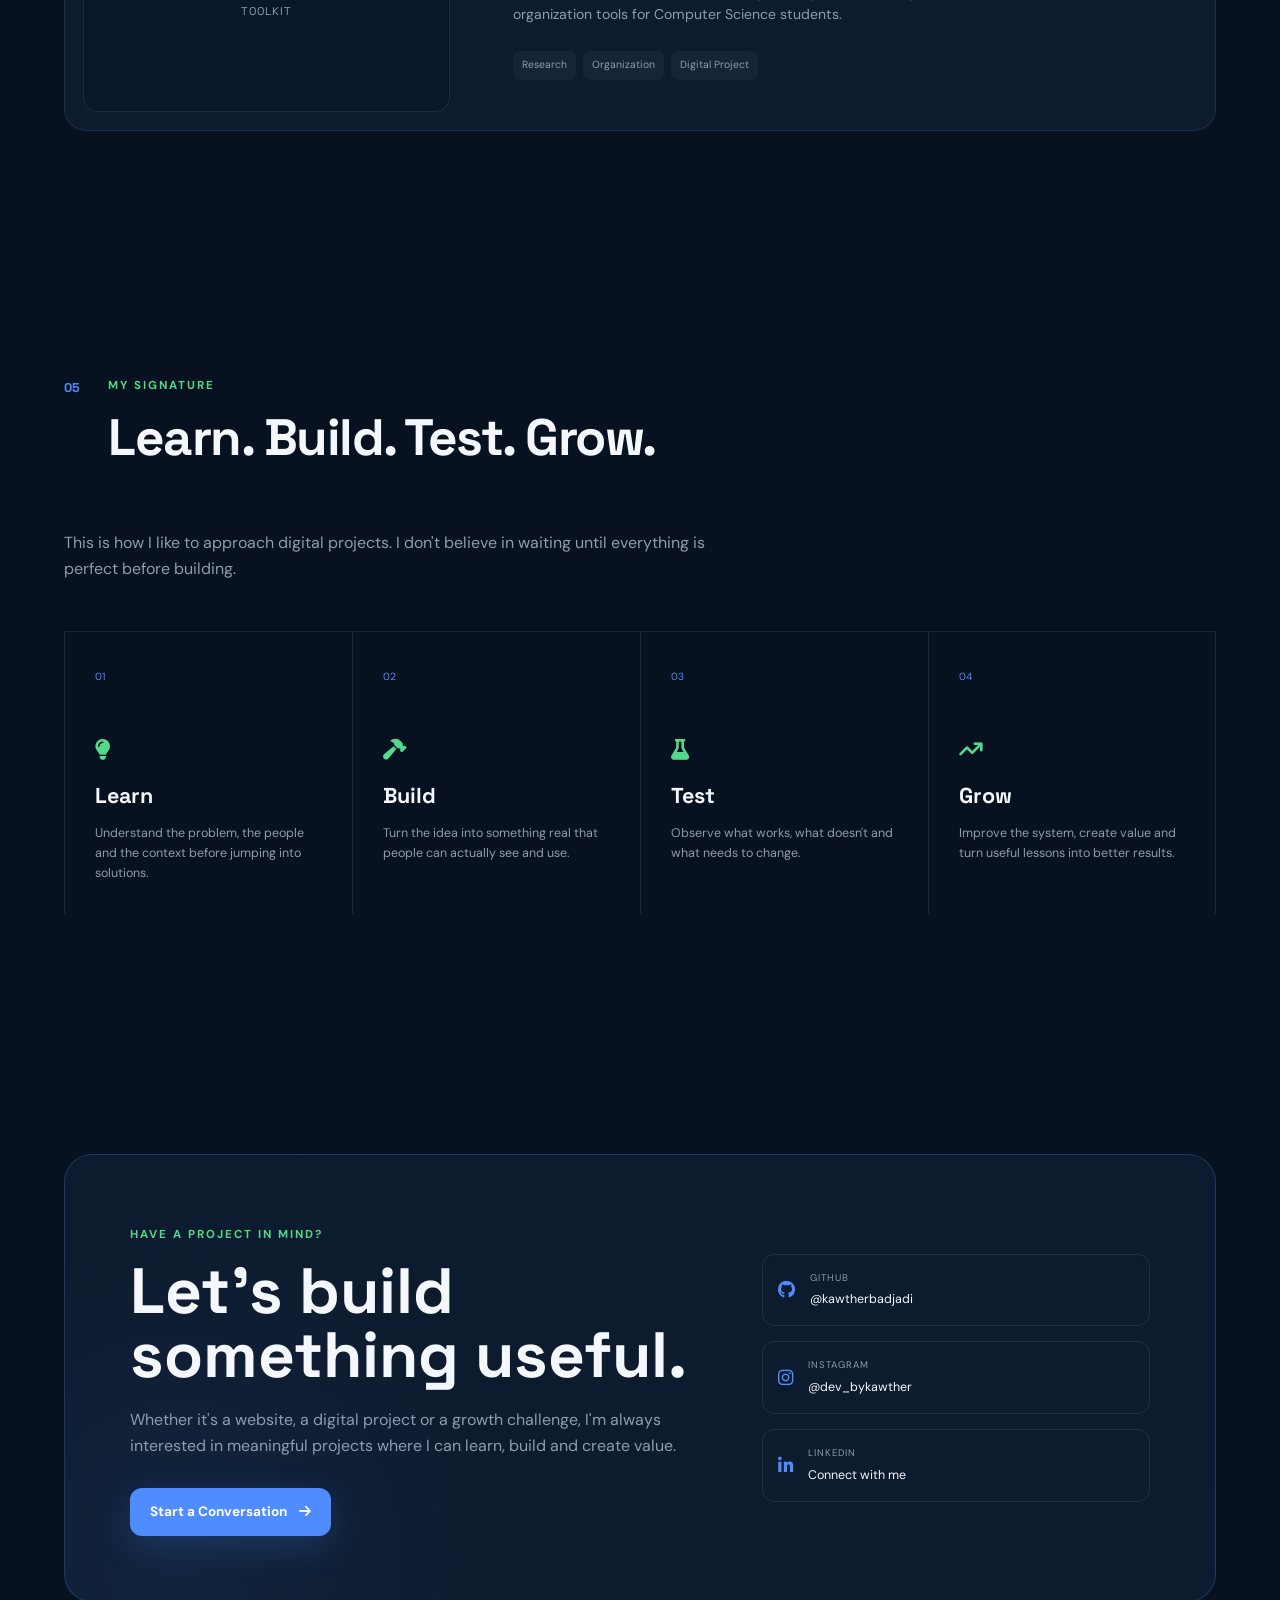
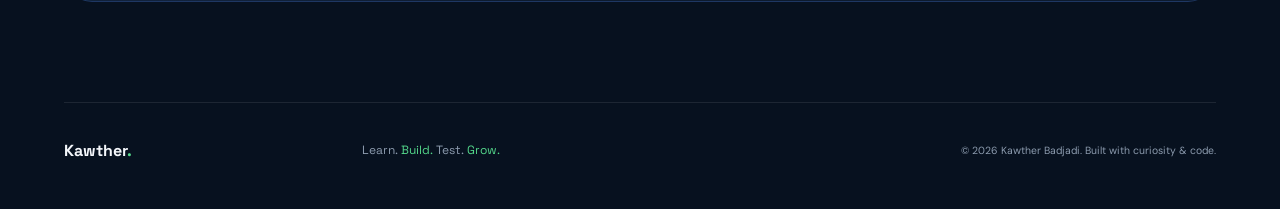
==== commit 9b58a8df: "Add files via upload" ====
--- a/index.html
+++ b/index.html
@@ -1,100 +1,78 @@
 <!DOCTYPE html>
-<html lang="en" dir="ltr">
-
+<html lang="en">
 <head>
     <meta charset="UTF-8">
     <meta name="viewport" content="width=device-width, initial-scale=1.0">
 
     <meta name="description"
-        content="Kawther Badjadi — Computer Science Student and aspiring Web Developer. Explore my projects, skills and journey.">
+        content="Kawther — Computer Science student, web developer and Growth Operating learner building digital experiences and real-world projects.">
 
     <meta name="author" content="Kawther Badjadi">
 
-    <title>Kawther Badjadi | Computer Science Student & Web Developer</title>
-
-    <!-- Google Fonts -->
+    <title>Kawther — Web Developer & Growth Operating</title>
+    <link rel="icon" href="logo.jpg" type="image/jpg">
+
+    <!-- Fonts -->
     <link rel="preconnect" href="https://fonts.googleapis.com">
     <link rel="preconnect" href="https://fonts.gstatic.com" crossorigin>
 
-    <link href="https://fonts.googleapis.com/css2?family=Poppins:wght@300;400;500;600;700;800&display=swap"
+    <link href="https://fonts.googleapis.com/css2?family=DM+Sans:wght@400;500;600;700&family=Space+Grotesk:wght@400;500;600;700&display=swap"
         rel="stylesheet">
 
     <!-- Font Awesome -->
     <link rel="stylesheet"
-        href="https://cdnjs.cloudflare.com/ajax/libs/font-awesome/6.7.2/css/all.min.css">
-
-    <!-- CSS -->
-    <link rel="stylesheet" href="pfl.css">
+        href="https://cdnjs.cloudflare.com/ajax/libs/font-awesome/6.5.2/css/all.min.css">
+
+    <link rel="stylesheet" href="style.css">
 </head>
 
-
 <body>
 
     <!-- ================= HEADER ================= -->
 
-    <header class="header">
+    <header class="header" id="header">
 
         <a href="#home" class="logo">
-            Kawther<span>.</span>
+            <img src="logo.jpg" alt="Kawther logo">
+            <span>Kawther<span class="dot">.</span></span>
         </a>
 
-        <nav class="navigation" id="navigation">
-
-            <a href="#home"
-                data-en="Home"
-                data-fr="Accueil">
+        <nav class="navbar" id="navbar">
+
+            <a href="#home" class="nav-link active" data-en="Home" data-fr="Accueil" data-ar="الرئيسية">
                 Home
             </a>
 
-            <a href="#about"
-                data-en="About"
-                data-fr="À propos">
+            <a href="#about" class="nav-link" data-en="About" data-fr="À propos" data-ar="عني">
                 About
             </a>
 
-            <a href="#skills"
-                data-en="Skills"
-                data-fr="Compétences">
-                Skills
+            <a href="#services" class="nav-link" data-en="What I Do" data-fr="Services" data-ar="ماذا أقدم">
+                What I Do
             </a>
 
-            <a href="#services"
-                data-en="Services"
-                data-fr="Services">
-                Services
-            </a>
-
-            <a href="#projects"
-                data-en="Projects"
-                data-fr="Projets">
+            <a href="#projects" class="nav-link" data-en="Projects" data-fr="Projets" data-ar="المشاريع">
                 Projects
             </a>
 
-            <a href="#contact"
-                data-en="Contact"
-                data-fr="Contact">
+            <a href="#approach" class="nav-link" data-en="Approach" data-fr="Méthode" data-ar="منهجيتي">
+                Approach
+            </a>
+
+            <a href="#contact" class="nav-link" data-en="Contact" data-fr="Contact" data-ar="تواصل معي">
                 Contact
             </a>
 
         </nav>
 
-
         <div class="header-actions">
 
-            <button
-                class="language-btn"
-                id="languageBtn"
-                aria-label="Change language">
-                FR
+            <button class="language-btn" id="languageBtn" aria-label="Change language">
+                EN
             </button>
 
-            <button
-                class="menu-btn"
-                id="menuBtn"
-                aria-label="Open menu">
-
+            <button class="menu-btn" id="menuBtn" aria-label="Open menu">
                 <i class="fa-solid fa-bars"></i>
-
             </button>
 
         </div>
@@ -102,158 +80,126 @@
     </header>
 
 
-    <!-- ================= MAIN ================= -->
-
     <main>
 
         <!-- ================= HERO ================= -->
 
-        <section class="hero" id="home">
+        <section class="hero section" id="home">
+
+            <div class="hero-bg-grid"></div>
 
             <div class="hero-content">
 
-                <p class="hero-small"
-                    data-en="Hello, I'm"
-                    data-fr="Bonjour, je suis">
-                    Hello, I'm
+                <div class="hero-badge">
+                    <span class="status-dot"></span>
+
+                    <span
+                        data-en="Currently learning, building & experimenting"
+                        data-fr="Actuellement en apprentissage, création & expérimentation"
+                        data-ar="أتعلم، أبني وأجرب حاليًا">
+                        Currently learning, building & experimenting
+                    </span>
+                </div>
+
+                <p class="hero-kicker">
+                    Computer Science Student
+                    <span>•</span>
+                    Web Developer
+                    <span>•</span>
+                    Growth Operating
                 </p>
 
-
                 <h1>
-                    Kawther <span>Badjadi</span>
+                    I build digital experiences
+                    <span>that are made to work.</span>
                 </h1>
 
-
-                <h2
-                    data-en="Computer Science Student & Aspiring Web Developer"
-                    data-fr="Étudiante en informatique & future développeuse web">
-
-                    Computer Science Student & Aspiring Web Developer
-
-                </h2>
-
-
                 <p class="hero-description"
-                    data-en="I'm a Computer Science student passionate about technology, web development and building useful digital projects while continuously learning and growing."
-                    data-fr="Je suis étudiante en informatique, passionnée par la technologie, le développement web et la création de projets numériques utiles, tout en continuant à apprendre et à évoluer.">
-
-                    I'm a Computer Science student passionate about technology,
-                    web development and building useful digital projects while
-                    continuously learning and growing.
-
+                    data-en="I'm Kawther, a Computer Science student and web developer exploring the intersection of technology, design and growth. I learn by building real projects, testing ideas and turning them into useful digital experiences."
+                    data-fr="Je suis Kawther, étudiante en informatique et développeuse web. J'explore l'intersection entre technologie, design et growth à travers des projets réels, des tests et des expériences digitales utiles."
+                    data-ar="أنا كوثر، طالبة إعلام آلي ومطوّرة ويب. أستكشف التقاطع بين التكنولوجيا، التصميم والنمو من خلال بناء مشاريع حقيقية، اختبار الأفكار وتحويلها إلى تجارب رقمية مفيدة.">
+                    I'm Kawther, a Computer Science student and web developer exploring the intersection of technology, design and growth. I learn by building real projects, testing ideas and turning them into useful digital experiences.
                 </p>
 
-
                 <div class="hero-buttons">
 
-                    <a href="#projects" class="btn primary-btn">
-
-                        <span
-                            data-en="View My Work"
-                            data-fr="Voir mes projets">
+                    <a href="#projects" class="btn btn-primary">
+                        <span data-en="View My Work" data-fr="Voir mes projets" data-ar="شاهد مشاريعي">
                             View My Work
                         </span>
-
                         <i class="fa-solid fa-arrow-right"></i>
-
                     </a>
 
-
-                    <a href="#contact" class="btn secondary-btn">
-
-                        <span
-                            data-en="Let's Connect"
-                            data-fr="Me contacter">
-                            Let's Connect
+                    <a href="#contact" class="btn btn-secondary">
+                        <span data-en="Let's Talk" data-fr="Discutons" data-ar="لنتحدث">
+                            Let's Talk
                         </span>
-
-                        <i class="fa-regular fa-paper-plane"></i>
-
                     </a>
 
                 </div>
 
-
-                <!-- Social Media -->
-
-                <div class="social-icons">
-
-                    <a
-                        href="https://github.com/kawtherbadjadi"
-                        target="_blank"
-                        rel="noopener noreferrer"
-                        aria-label="GitHub">
-
-                        <i class="fa-brands fa-github"></i>
-
-                    </a>
-
-
-                    <a
-                        href="https://www.linkedin.com/in/kawther-badjadi-398811305/"
-                        target="_blank"
-                        rel="noopener noreferrer"
-                        aria-label="LinkedIn">
-
-                        <i class="fa-brands fa-linkedin"></i>
-
-                    </a>
-
-
-                    <a
-                        href="https://www.instagram.com/dev_bykawther/"
-                        target="_blank"
-                        rel="noopener noreferrer"
-                        aria-label="Instagram">
-
-                        <i class="fa-brands fa-instagram"></i>
-
-                    </a>
-
-                </div>
-
-            </div>
-
-
-            <!-- Decorative Code Card -->
-
-            <div class="hero-decoration">
-
-                <div class="code-card">
-
-                    <div class="code-header">
-
-                        <span></span>
-                        <span></span>
-                        <span></span>
-
-                    </div>
-
-
-                    <div class="code-content">
-
-                        <p>
-                            <span>&lt;</span>developer<span>&gt;</span>
-                        </p>
-
-                        <p>
-                            &nbsp;&nbsp;learning<span>...</span>
-                        </p>
-
-                        <p>
-                            &nbsp;&nbsp;building<span>...</span>
-                        </p>
-
-                        <p>
-                            &nbsp;&nbsp;growing<span>...</span>
-                        </p>
-
-                        <p>
-                            <span>&lt;/</span>developer<span>&gt;</span>
-                        </p>
-
-                    </div>
-
+                <!-- Signature -->
+
+                <div class="signature">
+
+                    <span>Learn</span>
+                    <i class="fa-solid fa-arrow-right"></i>
+
+                    <span>Build</span>
+                    <i class="fa-solid fa-arrow-right"></i>
+
+                    <span>Test</span>
+                    <i class="fa-solid fa-arrow-right"></i>
+
+                    <span>Grow</span>
+
+                </div>
+
+            </div>
+
+
+            <!-- Hero Visual -->
+
+            <div class="hero-visual">
+
+                <div class="visual-glow"></div>
+
+                <div class="profile-card">
+
+                    <div class="profile-image-wrapper">
+                        <img src="portfoli1.png" alt="Kawther">
+                    </div>
+
+                    <div class="profile-card-content">
+
+                        <span class="small-label">KAWTHER</span>
+
+                        <h3>
+                            Building.
+                            <br>
+                            Learning.
+                            <br>
+                            Growing.
+                        </h3>
+
+                        <div class="mini-tags">
+                            <span>Web</span>
+                            <span>UI/UX</span>
+                            <span>Growth</span>
+                        </div>
+
+                    </div>
+
+                </div>
+
+                <div class="floating-card card-code">
+                    <i class="fa-solid fa-code"></i>
+                    <span>Web Development</span>
+                </div>
+
+                <div class="floating-card card-growth">
+                    <i class="fa-solid fa-chart-line"></i>
+                    <span>Growth Operating</span>
                 </div>
 
             </div>
@@ -263,117 +209,138 @@
 
         <!-- ================= ABOUT ================= -->
 
-        <section class="section about" id="about">
-
-            <div class="section-title">
-
-                <p class="section-subtitle"
-                    data-en="Get to know me"
-                    data-fr="À propos de moi">
-                    Get to know me
-                </p>
-
-                <h2
-                    data-en="About Me"
-                    data-fr="À propos">
-                    About Me
-                </h2>
-
-            </div>
-
-
-            <div class="about-container">
-
-                <div class="about-card">
-
-                    <div class="about-icon">
-                        <i class="fa-solid fa-code"></i>
-                    </div>
-
-
-                    <h3
-                        data-en="Learning by Building"
-                        data-fr="Apprendre en construisant">
-                        Learning by Building
-                    </h3>
-
-
-                    <p
-                        data-en="I'm currently studying Computer Science and developing my skills through practical projects. I believe that the best way to learn technology is to build, experiment and improve."
-                        data-fr="Je suis actuellement étudiante en informatique et je développe mes compétences à travers des projets pratiques. Je crois que la meilleure façon d'apprendre la technologie est de construire, expérimenter et progresser.">
-
-                        I'm currently studying Computer Science and developing
-                        my skills through practical projects. I believe that
-                        the best way to learn technology is to build,
-                        experiment and improve.
-
-                    </p>
-
-                </div>
-
-
-                <div class="about-text">
-
-                    <p
-                        data-en="I'm Kawther, a Computer Science student with a growing interest in Web Development and digital creation."
-                        data-fr="Je suis Kawther, étudiante en informatique avec un intérêt grandissant pour le développement web et la création numérique.">
-
-                        I'm Kawther, a Computer Science student with a growing
-                        interest in Web Development and digital creation.
-
-                    </p>
-
-
-                    <p
-                        data-en="I'm currently learning, building projects and documenting my journey as I grow as a developer. My goal is to turn what I learn into useful and meaningful digital experiences."
-                        data-fr="J'apprends actuellement, je construis des projets et je documente mon parcours afin d'évoluer en tant que développeuse. Mon objectif est de transformer ce que j'apprends en expériences numériques utiles et pertinentes.">
-
-                        I'm currently learning, building projects and
-                        documenting my journey as I grow as a developer.
-                        My goal is to turn what I learn into useful and
-                        meaningful digital experiences.
-
-                    </p>
-
-
-                    <div class="about-highlights">
+        <section class="about section" id="about">
+
+            <div class="section-heading reveal">
+
+                <span class="section-number">01</span>
+
+                <div>
+                    <span class="section-label"
+                        data-en="A little about me"
+                        data-fr="À propos de moi"
+                        data-ar="نبذة عني">
+                        A little about me
+                    </span>
+
+                    <h2
+                        data-en="Technology is what I study. Building is how I learn."
+                        data-fr="L'informatique est ce que j'étudie. Construire est ma façon d'apprendre."
+                        data-ar="الإعلام الآلي هو ما أدرسه، والبناء هو طريقتي في التعلم.">
+                        Technology is what I study.
+                        Building is how I learn.
+                    </h2>
+                </div>
+
+            </div>
+
+
+            <div class="about-grid">
+
+                <div class="about-text reveal">
+
+                    <p
+                        data-en="Kawther Badjadi, building my skills through real projects instead of staying only in tutorials and theory."
+                        data-fr="Kawther Badjadi, je développe mes compétences à travers des projets réels plutôt qu'en restant uniquement dans les tutoriels et la théorie."
+                        data-ar="كوثر بجادي، أطوّر مهاراتي من خلال المشاريع الحقيقية بدل الاكتفاء بالدروس النظرية والتطبيقات البسيطة.">
+                        Kawther Badjadi, building my skills through real projects instead of staying only in tutorials and theory.
+                    </p>
+
+                    <p
+                        data-en="My current focus is front-end development, UI/UX and Growth Operating — understanding not only how to build a digital product, but also how it can create value, reach people and improve over time."
+                        data-fr="Je me concentre actuellement sur le développement front-end, l'UI/UX et le Growth Operating — comprendre non seulement comment construire un produit digital, mais aussi comment il peut créer de la valeur, atteindre les bonnes personnes et évoluer."
+                        data-ar="تركيزي حاليًا هو تطوير الواجهات، UI/UX وGrowth Operating — ليس فقط كيف نبني منتجًا رقميًا، بل أيضًا كيف يخلق قيمة، يصل إلى الأشخاص المناسبين ويتطور مع الوقت.">
+                        My current focus is front-end development, UI/UX and Growth Operating — understanding not only how to build a digital product, but also how it can create value, reach people and improve over time.
+                    </p>
+
+                    <p
+                        data-en="I'm still learning, and that's part of the identity of this portfolio. I don't want to pretend I know everything. I want to show what I'm building, what I'm testing and where I'm going."
+                        data-fr="Je suis encore en apprentissage, et cela fait partie de l'identité de ce portfolio. Je ne veux pas prétendre tout savoir. Je veux montrer ce que je construis, ce que je teste et où je vais."
+                        data-ar="ما زلت في مرحلة التعلم، وهذا جزء من هوية هذا الـportfolio. لا أريد أن أدّعي أنني أعرف كل شيء، بل أريد أن أُظهر ما أبنيه، ما أختبره وإلى أين أتجه.">
+                        I'm still learning, and that's part of the identity of this portfolio. I don't want to pretend I know everything. I want to show what I'm building, what I'm testing and where I'm going.
+                    </p>
+
+                </div>
+
+
+                <div class="about-cards reveal">
+
+                    <div class="info-card">
+
+                        <div class="card-icon">
+                            <i class="fa-solid fa-graduation-cap"></i>
+                        </div>
 
                         <div>
-
-                            <i class="fa-solid fa-graduation-cap"></i>
-
-                            <span
-                                data-en="Computer Science Student"
-                                data-fr="Étudiante en informatique">
-                                Computer Science Student
-                            </span>
-
-                        </div>
-
+                            <span>01</span>
+                            <h3>CS @ USTHB</h3>
+                            <p
+                                data-en="Computer Science student building a strong technical foundation."
+                                data-fr="Étudiante en informatique qui construit une base technique solide."
+                                data-ar="طالبة إعلام آلي أبني أساسًا تقنيًا قويًا.">
+                                Computer Science student building a strong technical foundation.
+                            </p>
+                        </div>
+
+                    </div>
+
+
+                    <div class="info-card">
+
+                        <div class="card-icon">
+                            <i class="fa-solid fa-laptop-code"></i>
+                        </div>
 
                         <div>
-
-                            <i class="fa-solid fa-laptop-code"></i>
-
-                            <span
-                                data-en="Web Development"
-                                data-fr="Développement Web">
-                                Web Development
-                            </span>
-
-                        </div>
-
+                            <span>02</span>
+                            <h3>Web Development</h3>
+                            <p
+                                data-en="Creating responsive, clean and useful web experiences."
+                                data-fr="Création d'expériences web responsives, propres et utiles."
+                                data-ar="إنشاء تجارب ويب متجاوبة، منظمة ومفيدة.">
+                                Creating responsive, clean and useful web experiences.
+                            </p>
+                        </div>
+
+                    </div>
+
+
+                    <div class="info-card">
+
+                        <div class="card-icon">
+                            <i class="fa-solid fa-chart-line"></i>
+                        </div>
 
                         <div>
-
-                            <i class="fa-solid fa-rocket"></i>
-
-                            <span
-                                data-en="Always Learning"
-                                data-fr="Toujours en apprentissage">
-                                Always Learning
-                            </span>
-
+                            <span>03</span>
+                            <h3>Growth Operating</h3>
+                            <p
+                                data-en="Learning and applying growth systems through real projects."
+                                data-fr="Apprentissage et application de systèmes de croissance à travers des projets réels."
+                                data-ar="أتعلم وأطبق أنظمة النمو من خلال مشاريع حقيقية.">
+                                Learning and applying growth systems through real projects.
+                            </p>
+                        </div>
+
+                    </div>
+
+
+                    <div class="info-card">
+
+                        <div class="card-icon">
+                            <i class="fa-solid fa-pen-ruler"></i>
+                        </div>
+
+                        <div>
+                            <span>04</span>
+                            <h3>UI/UX & Design</h3>
+                            <p
+                                data-en="Combining structure, visual design and user experience."
+                                data-fr="Combiner structure, design visuel et expérience utilisateur."
+                                data-ar="الجمع بين الهيكلة، التصميم والتجربة."
+                                >
+                                Combining structure, visual design and user experience.
+                            </p>
                         </div>
 
                     </div>
@@ -385,151 +352,36 @@
         </section>
 
 
-        <!-- ================= SKILLS ================= -->
-
-        <section class="section skills-section" id="skills">
-
-            <div class="section-title">
-
-                <p class="section-subtitle"
-                    data-en="What I work with"
-                    data-fr="Mes technologies">
-                    What I work with
-                </p>
-
-                <h2
-                    data-en="Skills"
-                    data-fr="Compétences">
-                    Skills
-                </h2>
-
-            </div>
-
-
-            <div class="skills-container">
-
-                <div class="skill">
-
-                    <div class="skill-info">
-
-                        <span>HTML</span>
-
-                        <span
-                            data-en="Advanced beginner"
-                            data-fr="Débutante avancée">
-                            Advanced beginner
-                        </span>
-
-                    </div>
-
-                    <div class="skill-bar">
-                        <span style="width: 80%;"></span>
-                    </div>
-
-                </div>
-
-
-                <div class="skill">
-
-                    <div class="skill-info">
-
-                        <span>CSS</span>
-
-                        <span
-                            data-en="Advanced beginner"
-                            data-fr="Débutante avancée">
-                            Advanced beginner
-                        </span>
-
-                    </div>
-
-                    <div class="skill-bar">
-                        <span style="width: 75%;"></span>
-                    </div>
-
-                </div>
-
-
-                <div class="skill">
-
-                    <div class="skill-info">
-
-                        <span>Python</span>
-
-                        <span
-                            data-en="Intermediate"
-                            data-fr="Intermédiaire">
-                            Intermediate
-                        </span>
-
-                    </div>
-
-                    <div class="skill-bar">
-                        <span style="width: 65%;"></span>
-                    </div>
-
-                </div>
-
-
-                <div class="skill">
-
-                    <div class="skill-info">
-
-                        <span>C</span>
-
-                        <span
-                            data-en="Intermediate"
-                            data-fr="Intermédiaire">
-                            Intermediate
-                        </span>
-
-                    </div>
-
-                    <div class="skill-bar">
-                        <span style="width: 65%;"></span>
-                    </div>
-
-                </div>
-
-
-                <div class="skill">
-
-                    <div class="skill-info">
-
-                        <span>JavaScript</span>
-
-                        <span
-                            data-en="Learning"
-                            data-fr="En apprentissage">
-                            Learning
-                        </span>
-
-                    </div>
-
-                    <div class="skill-bar">
-                        <span style="width: 35%;"></span>
-                    </div>
-
-                </div>
-
-
-                <div class="skill">
-
-                    <div class="skill-info">
-
-                        <span>Git & GitHub</span>
-
-                        <span
-                            data-en="Learning"
-                            data-fr="En apprentissage">
-                            Learning
-                        </span>
-
-                    </div>
-
-                    <div class="skill-bar">
-                        <span style="width: 35%;"></span>
-                    </div>
+        <!-- ================= CURRENTLY BUILDING ================= -->
+
+        <section class="currently section">
+
+            <div class="currently-inner reveal">
+
+                <div class="currently-label">
+                    <span class="live-dot"></span>
+                    <span
+                        data-en="CURRENTLY BUILDING"
+                        data-fr="EN COURS"
+                        data-ar="أعمل حاليًا على">
+                        CURRENTLY BUILDING
+                    </span>
+                </div>
+
+                <div class="currently-content">
+
+                    <h2>
+                        Web Development
+                        <span>+</span>
+                        Growth Operating
+                    </h2>
+
+                    <p
+                        data-en="Building websites, exploring growth systems and turning what I learn into real digital projects."
+                        data-fr="Création de sites web, exploration des systèmes de growth et transformation de mes apprentissages en projets digitaux réels."
+                        data-ar="أبني مواقع ويب، أستكشف أنظمة النمو وأحوّل ما أتعلمه إلى مشاريع رقمية حقيقية.">
+                        Building websites, exploring growth systems and turning what I learn into real digital projects.
+                    </p>
 
                 </div>
 
@@ -540,498 +392,623 @@
 
         <!-- ================= SERVICES ================= -->
 
-        <section class="section services" id="services">
-
-            <div class="section-title">
-
-                <p class="section-subtitle"
-                    data-en="What I can help with"
-                    data-fr="Ce que je peux proposer">
-                    What I can help with
-                </p>
-
-                <h2
-                    data-en="Services"
-                    data-fr="Services">
-                    Services
-                </h2>
-
-            </div>
-
-
-            <div class="cards-container">
-
-
-                <!-- Service 1 -->
-
-                <article class="service-card">
-
-                    <div class="service-icon">
+        <section class="services section" id="services">
+
+            <div class="section-heading reveal">
+
+                <span class="section-number">02</span>
+
+                <div>
+                    <span class="section-label"
+                        data-en="What I work on"
+                        data-fr="Ce sur quoi je travaille"
+                        data-ar="ما أعمل عليه">
+                        What I work on
+                    </span>
+
+                    <h2
+                        data-en="Where technology meets ideas."
+                        data-fr="Quand la technologie rencontre les idées."
+                        data-ar="عندما تلتقي التكنولوجيا بالأفكار.">
+                        Where technology meets ideas.
+                    </h2>
+                </div>
+
+            </div>
+
+
+            <div class="services-grid">
+
+                <!-- Web -->
+
+                <article class="service-card reveal">
+
+                    <div class="service-top">
+                        <span>01</span>
                         <i class="fa-solid fa-code"></i>
                     </div>
 
                     <h3
                         data-en="Web Development"
-                        data-fr="Développement Web">
+                        data-fr="Développement Web"
+                        data-ar="تطوير الويب">
                         Web Development
                     </h3>
 
                     <p
-                        data-en="Building responsive and clean websites using HTML, CSS and JavaScript while focusing on usability and modern design."
-                        data-fr="Création de sites web responsives et propres avec HTML, CSS et JavaScript, avec une attention particulière à l'utilisabilité et au design moderne.">
-
-                        Building responsive and clean websites using HTML,
-                        CSS and JavaScript while focusing on usability and
-                        modern design.
-
-                    </p>
+                        data-en="Responsive websites, landing pages and digital interfaces built with a focus on clarity, performance and user experience."
+                        data-fr="Sites responsives, landing pages et interfaces digitales avec un focus sur la clarté, la performance et l'expérience utilisateur."
+                        data-ar="مواقع متجاوبة، صفحات هبوط وواجهات رقمية مع التركيز على الوضوح، الأداء وتجربة المستخدم.">
+                        Responsive websites, landing pages and digital interfaces built with a focus on clarity, performance and user experience.
+                    </p>
+
+                    <div class="service-tags">
+                        <span>HTML</span>
+                        <span>CSS</span>
+                        <span>JavaScript</span>
+                    </div>
 
                 </article>
 
 
-                <!-- Service 2 -->
-
-                <article class="service-card">
-
-                    <div class="service-icon">
-                        <i class="fa-solid fa-palette"></i>
-                    </div>
-
-                    <h3
-                        data-en="Front-End & UI"
-                        data-fr="Front-End & UI">
-                        Front-End & UI
-                    </h3>
-
-                    <p
-                        data-en="Creating simple, clear and visually appealing interfaces with a focus on responsive layouts and user experience."
-                        data-fr="Création d'interfaces simples, claires et visuellement agréables, avec un accent sur le responsive design et l'expérience utilisateur.">
-
-                        Creating simple, clear and visually appealing
-                        interfaces with a focus on responsive layouts and
-                        user experience.
-
-                    </p>
+                <!-- UI UX -->
+
+                <article class="service-card reveal">
+
+                    <div class="service-top">
+                        <span>02</span>
+                        <i class="fa-solid fa-layer-group"></i>
+                    </div>
+
+                    <h3>UI/UX & Digital Experience</h3>
+
+                    <p
+                        data-en="Designing interfaces with structure, visual hierarchy and a clear user journey — not just something that looks good."
+                        data-fr="Concevoir des interfaces avec structure, hiérarchie visuelle et parcours utilisateur clair — pas seulement quelque chose de joli."
+                        data-ar="تصميم واجهات بهيكلة واضحة، ترتيب بصري وتجربة مستخدم مدروسة — وليس مجرد تصميم جميل.">
+                        Designing interfaces with structure, visual hierarchy and a clear user journey — not just something that looks good.
+                    </p>
+
+                    <div class="service-tags">
+                        <span>UI</span>
+                        <span>UX</span>
+                        <span>Canva</span>
+                    </div>
 
                 </article>
 
 
-                <!-- Service 3 -->
-
-                <article class="service-card">
-
-                    <div class="service-icon">
-                        <i class="fa-solid fa-terminal"></i>
-                    </div>
-
-                    <h3
-                        data-en="Programming Projects"
-                        data-fr="Projets de programmation">
-                        Programming Projects
-                    </h3>
-
-                    <p
-                        data-en="Developing small programming projects to solve problems, practice algorithms and turn ideas into working solutions."
-                        data-fr="Développement de petits projets de programmation pour résoudre des problèmes, pratiquer les algorithmes et transformer des idées en solutions fonctionnelles.">
-
-                        Developing small programming projects to solve
-                        problems, practice algorithms and turn ideas into
-                        working solutions.
-
-                    </p>
+                <!-- Growth -->
+
+                <article class="service-card growth-service reveal">
+
+                    <div class="service-top">
+                        <span>03</span>
+                        <i class="fa-solid fa-chart-line"></i>
+                    </div>
+
+                    <div class="service-highlight">
+                        GROWTH
+                    </div>
+
+                    <h3>Growth Operating</h3>
+
+                    <p
+                        data-en="Exploring how research, positioning, content, offers, user journeys and experiments can work together to create measurable growth."
+                        data-fr="Explorer comment la recherche, le positionnement, le contenu, les offres, les parcours utilisateurs et les expérimentations peuvent fonctionner ensemble pour créer de la croissance."
+                        data-ar="أستكشف كيف يمكن للبحث، التموضع، المحتوى، العروض، رحلة المستخدم والتجارب أن تعمل معًا لتحقيق نمو قابل للقياس.">
+                        Exploring how research, positioning, content, offers, user journeys and experiments can work together to create measurable growth.
+                    </p>
+
+                    <div class="service-tags">
+                        <span>Research</span>
+                        <span>Strategy</span>
+                        <span>Testing</span>
+                    </div>
 
                 </article>
 
+
+                <!-- Digital Projects -->
+
+                <article class="service-card reveal">
+
+                    <div class="service-top">
+                        <span>04</span>
+                        <i class="fa-solid fa-rocket"></i>
+                    </div>
+
+                    <h3>Digital Projects</h3>
+
+                    <p
+                        data-en="Taking an idea from problem → structure → design → development → launch, while continuously learning and improving."
+                        data-fr="Transformer une idée de problème → structure → design → développement → lancement, avec une amélioration continue."
+                        data-ar="تحويل الفكرة من المشكلة → الهيكلة → التصميم → التطوير → الإطلاق، مع التحسين المستمر.">
+                        Taking an idea from problem → structure → design → development → launch, while continuously learning and improving.
+                    </p>
+
+                    <div class="service-tags">
+                        <span>Projects</span>
+                        <span>Strategy</span>
+                        <span>Build</span>
+                    </div>
+
+                </article>
+
             </div>
 
         </section>
 
 
+        <!-- ================= SKILLS ================= -->
+
+        <section class="skills section">
+
+            <div class="section-heading reveal">
+
+                <span class="section-number">03</span>
+
+                <div>
+                    <span class="section-label">My toolkit</span>
+
+                    <h2
+                        data-en="Skills I'm building with."
+                        data-fr="Les compétences avec lesquelles je construis."
+                        data-ar="المهارات التي أبني بها.">
+                        Skills I'm building with.
+                    </h2>
+                </div>
+
+            </div>
+
+
+            <div class="skills-wrapper reveal">
+
+                <div class="skill-group">
+
+                    <span class="skill-group-number">01</span>
+
+                    <h3>Development</h3>
+
+                    <div class="skill-list">
+                        <span>HTML5</span>
+                        <span>CSS3</span>
+                        <span>JavaScript</span>
+                        <span>Responsive Design</span>
+                        <span>Git / GitHub</span>
+                    </div>
+
+                </div>
+
+
+                <div class="skill-group">
+
+                    <span class="skill-group-number">02</span>
+
+                    <h3>Design</h3>
+
+                    <div class="skill-list">
+                        <span>UI/UX</span>
+                        <span>Canva</span>
+                        <span>Visual Design</span>
+                        <span>Prototyping</span>
+                        <span>Branding</span>
+                    </div>
+
+                </div>
+
+
+                <div class="skill-group">
+
+                    <span class="skill-group-number">03</span>
+
+                    <h3>Growth</h3>
+
+                    <div class="skill-list">
+                        <span>Research</span>
+                        <span>Positioning</span>
+                        <span>Content</span>
+                        <span>User Journey</span>
+                        <span>Experiments</span>
+                    </div>
+
+                </div>
+
+            </div>
+
+        </section>
+
+
         <!-- ================= PROJECTS ================= -->
 
-        <section class="section projects" id="projects">
-
-            <div class="section-title">
-
-                <p class="section-subtitle"
-                    data-en="Things I've built"
-                    data-fr="Mes réalisations">
-                    Things I've built
+        <section class="projects section" id="projects">
+
+            <div class="section-heading reveal">
+
+                <span class="section-number">04</span>
+
+                <div>
+                    <span class="section-label"
+                        data-en="Selected work"
+                        data-fr="Projets sélectionnés"
+                        data-ar="أعمال مختارة">
+                        Selected work
+                    </span>
+
+                    <h2
+                        data-en="Projects where I learn by doing."
+                        data-fr="Des projets où j'apprends en construisant."
+                        data-ar="مشاريع أتعلم من خلالها بالتطبيق.">
+                        Projects where I learn by doing.
+                    </h2>
+                </div>
+
+            </div>
+
+
+            <div class="projects-list">
+
+
+                <!-- PROJECT 01 -->
+
+                <article class="project-card featured-project reveal">
+
+                    <div class="project-number">
+                        01
+                    </div>
+
+                    <div class="project-image">
+                    
+                        <img src="project1.png" alt="Anis Immobilier project screenshot ">
+                        
+                    </div>
+
+
+                    <div class="project-info">
+
+                        <div class="project-meta">
+                            <span>CASE STUDY</span>
+                            <span>2026</span>
+                        </div>
+
+                        <h3>ANIS IMMOBILIER</h3>
+
+                        <p
+                            data-en="A real-world real estate project combining website development with a broader marketing and Growth Operating case study. The goal is not only to present properties, but to think about positioning, communication and the buyer journey."
+                            data-fr="Un projet immobilier réel combinant développement web et étude de cas marketing / Growth Operating. L'objectif n'est pas seulement de présenter les biens, mais aussi de réfléchir au positionnement, à la communication et au parcours de l'acheteur."
+                            data-ar="مشروع عقاري حقيقي يجمع بين تطوير الموقع ودراسة حالة في التسويق وGrowth Operating. الهدف ليس فقط عرض العقارات، بل التفكير أيضًا في التموضع، التواصل ورحلة المشتري.">
+                            A real-world real estate project combining website development with a broader marketing and Growth Operating case study. The goal is not only to present properties, but to think about positioning, communication and the buyer journey.
+                        </p>
+
+
+                        <div class="project-tags">
+
+                            <span>Web Development</span>
+                            <span>Real Estate</span>
+                            <span>Growth Case Study</span>
+
+                        </div>
+
+                        <div class="project-actions">
+
+                            <a href="https://anis-badjadi-promotions-immobilieres.netlify.app/" target="_blank" rel="noopener noreferrer">
+                                View Case Study
+                                <i class="fa-solid fa-arrow-up-right-from-square"></i>
+                            </a>
+
+                        </div>
+
+                    </div>
+
+                </article>
+
+
+                <!-- PROJECT 02 -->
+
+                <article class="project-card reveal">
+
+                    <div class="project-number">
+                        02
+                    </div>
+
+                    <div class="project-image">
+
+                        <div class="project-placeholder portfolio-project">
+                            <i class="fa-solid fa-user"></i>
+                            <span>PERSONAL PORTFOLIO</span>
+                        </div>
+
+                    </div>
+
+
+                    <div class="project-info">
+
+                        <div class="project-meta">
+                            <span>PERSONAL PROJECT</span>
+                            <span>2026</span>
+                        </div>
+
+                        <h3>My Digital Portfolio</h3>
+
+                        <p
+                            data-en="A personal digital space designed to document my journey across Computer Science, web development, design and Growth Operating."
+                            data-fr="Un espace digital personnel pour documenter mon parcours en informatique, développement web, design et Growth Operating."
+                            data-ar="مساحة رقمية شخصية توثق رحلتي في الإعلام الآلي، تطوير الويب، التصميم وGrowth Operating.">
+                            A personal digital space designed to document my journey across Computer Science, web development, design and Growth Operating.
+                        </p>
+
+                        <div class="project-tags">
+                            <span>HTML</span>
+                            <span>CSS</span>
+                            <span>JavaScript</span>
+                            <span>UI/UX</span>
+                        </div>
+
+                    </div>
+
+                </article>
+
+
+                <!-- PROJECT 03 -->
+
+                <article class="project-card reveal">
+
+                    <div class="project-number">
+                        03
+                    </div>
+
+                    <div class="project-image">
+
+                        <div class="project-placeholder toolkit-project">
+                            <i class="fa-solid fa-toolbox"></i>
+                            <span>TOOLKIT</span>
+                        </div>
+
+                    </div>
+
+
+                    <div class="project-info">
+
+                        <div class="project-meta">
+                            <span>STUDENT PROJECT</span>
+                            <span>2026</span>
+                        </div>
+
+                        <h3>Toolkit</h3>
+
+                        <p
+                            data-en="A student-focused resource project gathering useful learning materials, references and organization tools for Computer Science students."
+                            data-fr="Un projet destiné aux étudiants regroupant des ressources d'apprentissage, références et outils d'organisation pour les étudiants en informatique."
+                            data-ar="مشروع موجه للطلبة يجمع مصادر التعلم، المراجع وأدوات التنظيم المفيدة لطلبة الإعلام الآلي.">
+                            A student-focused resource project gathering useful learning materials, references and organization tools for Computer Science students.
+                        </p>
+
+                        <div class="project-tags">
+                            <span>Research</span>
+                            <span>Organization</span>
+                            <span>Digital Project</span>
+                        </div>
+
+                    </div>
+
+                </article>
+
+            </div>
+
+        </section>
+
+
+        <!-- ================= APPROACH ================= -->
+
+        <section class="approach section" id="approach">
+
+            <div class="section-heading reveal">
+
+                <span class="section-number">05</span>
+
+                <div>
+                    <span class="section-label"
+                        data-en="My signature"
+                        data-fr="Ma signature"
+                        data-ar="بصمتي">
+                        My signature
+                    </span>
+
+                    <h2
+                        data-en="Learn. Build. Test. Grow."
+                        data-fr="Apprendre. Construire. Tester. Grandir."
+                        data-ar="تعلّم. ابنِ. اختبر. تطوّر.">
+                        Learn. Build. Test. Grow.
+                    </h2>
+                </div>
+
+            </div>
+
+
+            <div class="approach-intro reveal">
+
+                <p
+                    data-en="This is how I like to approach digital projects. I don't believe in waiting until everything is perfect before building."
+                    data-fr="C'est ainsi que j'aime aborder les projets digitaux. Je ne crois pas qu'il faille attendre que tout soit parfait avant de construire."
+                    data-ar="هذه هي الطريقة التي أحب أن أتعامل بها مع المشاريع الرقمية. لا أؤمن بانتظار الكمال قبل البدء في البناء.">
+                    This is how I like to approach digital projects. I don't believe in waiting until everything is perfect before building.
                 </p>
 
-                <h2
-                    data-en="Projects"
-                    data-fr="Projets">
-                    Projects
-                </h2>
-
-            </div>
-
-
-            <div class="projects-container">
-
-
-                <!-- Hangman -->
-
-                <article class="project-card">
-
-                    <div class="project-image">
-
-                        <img
-                            src="assets/hangman.png"
-                            alt="Python Hangman project">
-
-                        <div class="project-overlay">
-
-                            <a
-                                href="https://github.com/kawtherbadjadi"
-                                target="_blank"
-                                rel="noopener noreferrer"
-                                aria-label="View project on GitHub">
-
-                                <i class="fa-brands fa-github"></i>
-
+            </div>
+
+
+            <div class="approach-grid">
+
+                <div class="approach-step reveal">
+
+                    <span>01</span>
+
+                    <div class="step-icon">
+                        <i class="fa-solid fa-lightbulb"></i>
+                    </div>
+
+                    <h3>Learn</h3>
+
+                    <p
+                        data-en="Understand the problem, the people and the context before jumping into solutions."
+                        data-fr="Comprendre le problème, les personnes et le contexte avant de chercher une solution."
+                        data-ar="فهم المشكلة، الأشخاص والسياق قبل القفز إلى الحلول.">
+                        Understand the problem, the people and the context before jumping into solutions.
+                    </p>
+
+                </div>
+
+
+                <div class="approach-step reveal">
+
+                    <span>02</span>
+
+                    <div class="step-icon">
+                        <i class="fa-solid fa-hammer"></i>
+                    </div>
+
+                    <h3>Build</h3>
+
+                    <p
+                        data-en="Turn the idea into something real that people can actually see and use."
+                        data-fr="Transformer l'idée en quelque chose de réel que les gens peuvent voir et utiliser."
+                        data-ar="تحويل الفكرة إلى شيء حقيقي يمكن للناس رؤيته واستخدامه.">
+                        Turn the idea into something real that people can actually see and use.
+                    </p>
+
+                </div>
+
+
+                <div class="approach-step reveal">
+
+                    <span>03</span>
+
+                    <div class="step-icon">
+                        <i class="fa-solid fa-flask"></i>
+                    </div>
+
+                    <h3>Test</h3>
+
+                    <p
+                        data-en="Observe what works, what doesn't and what needs to change."
+                        data-fr="Observer ce qui fonctionne, ce qui ne fonctionne pas et ce qui doit changer."
+                        data-ar="ملاحظة ما يعمل، وما لا يعمل، وما يحتاج إلى تغيير.">
+                        Observe what works, what doesn't and what needs to change.
+                    </p>
+
+                </div>
+
+
+                <div class="approach-step reveal">
+
+                    <span>04</span>
+
+                    <div class="step-icon">
+                        <i class="fa-solid fa-arrow-trend-up"></i>
+                    </div>
+
+                    <h3>Grow</h3>
+
+                    <p
+                        data-en="Improve the system, create value and turn useful lessons into better results."
+                        data-fr="Améliorer le système, créer de la valeur et transformer les apprentissages en meilleurs résultats."
+                        data-ar="تحسين النظام، خلق القيمة وتحويل ما نتعلمه إلى نتائج أفضل.">
+                        Improve the system, create value and turn useful lessons into better results.
+                    </p>
+
+                </div>
+
+            </div>
+
+        </section>
+
+
+        <!-- ================= CONTACT ================= -->
+
+        <section class="contact section" id="contact">
+
+            <div class="contact-box reveal">
+
+                <div class="contact-content">
+
+                    <span class="section-label"
+                        data-en="Have a project in mind?"
+                        data-fr="Vous avez un projet en tête ?"
+                        data-ar="لديك مشروع في ذهنك؟">
+                        Have a project in mind?
+                    </span>
+
+                    <h2
+                        data-en="Let's build something useful."
+                        data-fr="Construisons quelque chose d'utile."
+                        data-ar="لنبنِ شيئًا مفيدًا.">
+                        Let's build something useful.
+                    </h2>
+
+                    <p
+                        data-en="Whether it's a website, a digital project or a growth challenge, I'm always interested in meaningful projects where I can learn, build and create value."
+                        data-fr="Qu'il s'agisse d'un site web, d'un projet digital ou d'un challenge growth, je suis intéressée par les projets qui permettent d'apprendre, construire et créer de la valeur."
+                        data-ar="سواء كان موقع ويب، مشروعًا رقميًا أو تحديًا في النمو، أهتم بالمشاريع التي تسمح لي بالتعلم، البناء وخلق القيمة.">
+                        Whether it's a website, a digital project or a growth challenge, I'm always interested in meaningful projects where I can learn, build and create value.
+                    </p>
+
+                    <a href="mailto:your@email.com" class="btn btn-primary">
+                        Start a Conversation
+                        <i class="fa-solid fa-arrow-right"></i>
+                    </a>
+
+                </div>
+
+
+                <div class="contact-side">
+
+                    <div class="contact-item">
+
+                        <i class="fa-brands fa-github"></i>
+
+                        <div>
+                            <span>GitHub</span>
+                            <a href="https://github.com/kawtherbadjadi" target="_blank">
+                                @kawtherbadjadi
                             </a>
-
-                        </div>
-
-                    </div>
-
-
-                    <div class="project-info">
-
-                        <span class="project-category">
-                            Python
-                        </span>
-
-                        <h3>
-                            Python Hangman
-                        </h3>
-
-                        <p
-                            data-en="A simple word guessing game built with Python while practicing functions, loops, conditions and basic game logic."
-                            data-fr="Un jeu simple de devinettes développé en Python pour pratiquer les fonctions, les boucles, les conditions et la logique de jeu.">
-
-                            A simple word guessing game built with Python
-                            while practicing functions, loops, conditions
-                            and basic game logic.
-
-                        </p>
-
-
-                        <div class="project-links">
-
-                            <a
-                                href="https://github.com/kawtherbadjadi"
-                                target="_blank"
-                                rel="noopener noreferrer">
-
-                                GitHub
-
-                                <i class="fa-solid fa-arrow-up-right-from-square"></i>
-
+                        </div>
+
+                    </div>
+
+
+                    <div class="contact-item">
+
+                        <i class="fa-brands fa-instagram"></i>
+
+                        <div>
+                            <span>Instagram</span>
+                            <a href="https://instagram.com/dev_bykawther" target="_blank">
+                                @dev_bykawther
                             </a>
-
-                        </div>
-
-                    </div>
-
-                </article>
-
-
-                <!-- Slot Machine -->
-
-                <article class="project-card">
-
-                    <div class="project-image">
-
-                        <img
-                            src="assets/slot-machine.png"
-                            alt="Python Slot Machine project">
-
-                        <div class="project-overlay">
-
-                            <a
-                                href="https://github.com/kawtherbadjadi"
-                                target="_blank"
-                                rel="noopener noreferrer"
-                                aria-label="View project on GitHub">
-
-                                <i class="fa-brands fa-github"></i>
-
+                        </div>
+
+                    </div>
+
+
+                    <div class="contact-item">
+
+                        <i class="fa-brands fa-linkedin-in"></i>
+
+                        <div>
+                            <span>LinkedIn</span>
+                            <a href="https://linkedin.com/in/kawtherbadjadi" target="_blank">
+                                Connect with me
                             </a>
-
-                        </div>
-
-                    </div>
-
-
-                    <div class="project-info">
-
-                        <span class="project-category">
-                            Python
-                        </span>
-
-                        <h3>
-                            Slot Machine
-                        </h3>
-
-                        <p
-                            data-en="A console-based Python project created to practice functions, loops, conditions, random values and program logic."
-                            data-fr="Un projet Python en console créé pour pratiquer les fonctions, les boucles, les conditions, les valeurs aléatoires et la logique de programmation.">
-
-                            A console-based Python project created to
-                            practice functions, loops, conditions,
-                            random values and program logic.
-
-                        </p>
-
-
-                        <div class="project-links">
-
-                            <a
-                                href="https://github.com/kawtherbadjadi"
-                                target="_blank"
-                                rel="noopener noreferrer">
-
-                                GitHub
-
-                                <i class="fa-solid fa-arrow-up-right-from-square"></i>
-
-                            </a>
-
-                        </div>
-
-                    </div>
-
-                </article>
-
-
-                <!-- Portfolio -->
-
-                <article class="project-card">
-
-                    <div class="project-image">
-
-                        <img
-                            src="assets/portfolio.png"
-                            alt="Personal portfolio website">
-
-                        <div class="project-overlay">
-
-                            <a
-                                href="https://github.com/kawtherbadjadi"
-                                target="_blank"
-                                rel="noopener noreferrer"
-                                aria-label="View portfolio on GitHub">
-
-                                <i class="fa-brands fa-github"></i>
-
-                            </a>
-
-                        </div>
-
-                    </div>
-
-
-                    <div class="project-info">
-
-                        <span class="project-category">
-                            HTML • CSS • JavaScript
-                        </span>
-
-                        <h3>
-                            Personal Portfolio
-                        </h3>
-
-                        <p
-                            data-en="A responsive personal portfolio designed to present my skills, projects and development journey."
-                            data-fr="Un portfolio personnel responsive conçu pour présenter mes compétences, mes projets et mon parcours de développement.">
-
-                            A responsive personal portfolio designed to
-                            present my skills, projects and development journey.
-
-                        </p>
-
-
-                        <div class="project-links">
-
-                            <a
-                                href="https://github.com/kawtherbadjadi"
-                                target="_blank"
-                                rel="noopener noreferrer">
-
-                                GitHub
-
-                                <i class="fa-solid fa-arrow-up-right-from-square"></i>
-
-                            </a>
-
-                        </div>
-
-                    </div>
-
-                </article>
-
-
-                <!-- Future Project -->
-
-                <article class="project-card coming-soon">
-
-                    <div class="coming-soon-content">
-
-                        <i class="fa-solid fa-plus"></i>
-
-                        <h3
-                            data-en="More Projects Coming Soon"
-                            data-fr="D'autres projets bientôt">
-                            More Projects Coming Soon
-                        </h3>
-
-                        <p
-                            data-en="This space is reserved for the next project I build."
-                            data-fr="Cet espace est réservé à mon prochain projet.">
-
-                            This space is reserved for the next project I build.
-
-                        </p>
-
-                    </div>
-
-                </article>
+                        </div>
+
+                    </div>
+
+                </div>
 
             </div>
 
         </section>
 
-
-        <!-- ================= CONTACT ================= -->
-
-        <section class="section contact" id="contact">
-
-            <div class="section-title">
-
-                <p class="section-subtitle"
-                    data-en="Have a project or just want to connect?"
-                    data-fr="Un projet ou simplement envie d'échanger ?">
-
-                    Have a project or just want to connect?
-
-                </p>
-
-                <h2
-                    data-en="Let's Connect"
-                    data-fr="Me contacter">
-
-                    Let's Connect
-
-                </h2>
-
-            </div>
-
-
-            <div class="contact-container">
-
-
-                <!-- GitHub -->
-
-                <div class="contact-card">
-
-                    <div class="contact-icon">
-                        <i class="fa-brands fa-github"></i>
-                    </div>
-
-                    <h3>
-                        GitHub
-                    </h3>
-
-                    <p
-                        data-en="Explore my projects and coding journey."
-                        data-fr="Découvrez mes projets et mon parcours de programmation.">
-
-                        Explore my projects and coding journey.
-
-                    </p>
-
-                    <a
-                        href="https://github.com/kawtherbadjadi"
-                        target="_blank"
-                        rel="noopener noreferrer">
-
-                        @kawtherbadjadi
-
-                    </a>
-
-                </div>
-
-
-                <!-- LinkedIn -->
-
-                <div class="contact-card">
-
-                    <div class="contact-icon">
-                        <i class="fa-brands fa-linkedin"></i>
-                    </div>
-
-                    <h3>
-                        LinkedIn
-                    </h3>
-
-                    <p
-                        data-en="Let's connect professionally."
-                        data-fr="Connectons-nous professionnellement.">
-
-                        Let's connect professionally.
-
-                    </p>
-
-                    <a
-                        href="https://www.linkedin.com/in/kawther-badjadi-398811305/"
-                        target="_blank"
-                        rel="noopener noreferrer">
-
-                        LinkedIn Profile
-
-                    </a>
-
-                </div>
-
-
-                <!-- Instagram -->
-
-                <div class="contact-card">
-
-                    <div class="contact-icon">
-                        <i class="fa-brands fa-instagram"></i>
-                    </div>
-
-                    <h3>
-                        Instagram
-                    </h3>
-
-                    <p
-                        data-en="Follow my learning and content journey."
-                        data-fr="Suivez mon parcours d'apprentissage et de création de contenu.">
-
-                        Follow my learning and content journey.
-
-                    </p>
-
-                    <a
-                        href="https://www.instagram.com/dev_bykawther/"
-                        target="_blank"
-                        rel="noopener noreferrer">
-
-                        @dev_bykawther
-
-                    </a>
-
-                </div>
-
-            </div>
-
-        </section>
-
     </main>
 
 
@@ -1039,68 +1016,34 @@
 
     <footer class="footer">
 
-        <div>
-
-            <p>
-                © 2026
-                <strong>Kawther Badjadi</strong>.
-            </p>
-
-            <p
-                class="footer-note"
-                data-en="Learning • Building • Growing"
-                data-fr="Apprendre • Construire • Évoluer">
-
-                Learning • Building • Growing
-
-            </p>
-
+        <div class="footer-logo">
+            Kawther<span>.</span>
         </div>
 
-
-        <div class="footer-socials">
-
-            <a
-                href="https://github.com/kawtherbadjadi"
-                target="_blank"
-                rel="noopener noreferrer"
-                aria-label="GitHub">
-
-                <i class="fa-brands fa-github"></i>
-
-            </a>
-
-
-            <a
-                href="https://www.linkedin.com/in/kawther-badjadi-398811305/"
-                target="_blank"
-                rel="noopener noreferrer"
-                aria-label="LinkedIn">
-
-                <i class="fa-brands fa-linkedin"></i>
-
-            </a>
-
-
-            <a
-                href="https://www.instagram.com/dev_bykawther/"
-                target="_blank"
-                rel="noopener noreferrer"
-                aria-label="Instagram">
-
-                <i class="fa-brands fa-instagram"></i>
-
-            </a>
-
-        </div>
+        <p>
+            Learn.
+            <span>Build.</span>
+            Test.
+            <span>Grow.</span>
+        </p>
+
+        <div class="footer-line"></div>
+
+        <small>
+            © 2026 Kawther Badjadi. Built with curiosity & code.
+        </small>
 
     </footer>
 
 
-    <!-- JavaScript -->
-
-    <script src="pfl.js"></script>
+    <!-- BACK TO TOP -->
+
+    <button class="back-to-top" id="backToTop" aria-label="Back to top">
+        <i class="fa-solid fa-arrow-up"></i>
+    </button>
+
+
+    <script src="script.js"></script>
 
 </body>
-
-</html>
+</html>
--- a/style.css
+++ b/style.css
@@ -0,0 +1,1489 @@
+/* =========================================================
+   KAWTHER PORTFOLIO
+   Modern Tech / Web / Growth Identity
+========================================================= */
+
+:root {
+
+    --bg: #07111f;
+    --bg-soft: #0a1728;
+    --card: #0d1b2e;
+    --card-light: #11233a;
+
+    --blue: #4f8cff;
+    --blue-light: #79a7ff;
+
+    --green: #54d88b;
+    --green-soft: #8af0b2;
+
+    --white: #f4f7fb;
+    --text: #dce5f0;
+    --muted: #8d9caf;
+
+    --border: rgba(255, 255, 255, 0.09);
+    --border-blue: rgba(79, 140, 255, 0.25);
+
+    --shadow: 0 25px 70px rgba(0, 0, 0, 0.25);
+
+    --radius: 22px;
+
+    --font-main: "DM Sans", sans-serif;
+    --font-display: "Space Grotesk", sans-serif;
+
+    --transition: 0.3s ease;
+}
+
+
+/* =========================================================
+   RESET
+========================================================= */
+
+* {
+    margin: 0;
+    padding: 0;
+    box-sizing: border-box;
+}
+
+html {
+    scroll-behavior: smooth;
+}
+
+body {
+    background: var(--bg);
+    color: var(--text);
+    font-family: var(--font-main);
+    line-height: 1.6;
+    overflow-x: hidden;
+}
+
+body.menu-open {
+    overflow: hidden;
+}
+
+a {
+    color: inherit;
+    text-decoration: none;
+}
+
+button {
+    font: inherit;
+}
+
+img {
+    max-width: 100%;
+    display: block;
+}
+
+::selection {
+    background: var(--blue);
+    color: white;
+}
+
+
+/* =========================================================
+   GENERAL
+========================================================= */
+
+.section {
+    width: min(1180px, 90%);
+    margin: auto;
+    padding: 120px 0;
+}
+
+.section-heading {
+    display: flex;
+    gap: 28px;
+    margin-bottom: 65px;
+}
+
+.section-number {
+    font-family: var(--font-display);
+    color: var(--blue);
+    font-size: 0.8rem;
+    font-weight: 700;
+    padding-top: 7px;
+}
+
+.section-label {
+    display: inline-block;
+    color: var(--green);
+    text-transform: uppercase;
+    letter-spacing: 2px;
+    font-size: 0.72rem;
+    font-weight: 700;
+    margin-bottom: 15px;
+}
+
+.section-heading h2 {
+    font-family: var(--font-display);
+    color: var(--white);
+    font-size: clamp(2rem, 4vw, 3.6rem);
+    line-height: 1.08;
+    max-width: 800px;
+    letter-spacing: -1.5px;
+}
+
+
+/* =========================================================
+   HEADER
+========================================================= */
+
+.header {
+    position: fixed;
+    top: 0;
+    left: 0;
+    width: 100%;
+    height: 78px;
+
+    display: flex;
+    align-items: center;
+    justify-content: space-between;
+
+    padding: 0 5%;
+
+    background: rgba(7, 17, 31, 0.78);
+    backdrop-filter: blur(18px);
+
+    border-bottom: 1px solid rgba(255, 255, 255, 0.05);
+
+    z-index: 1000;
+}
+
+.logo {
+    display: flex;
+    align-items: center;
+    gap: 10px;
+
+    font-family: var(--font-display);
+    font-size: 1.25rem;
+    font-weight: 700;
+}
+
+.logo img {
+    width: 38px;
+    height: 38px;
+    object-fit: cover;
+    border-radius: 10px;
+}
+
+.logo .dot,
+.footer-logo span {
+    color: var(--green);
+}
+
+.navbar {
+    display: flex;
+    gap: 30px;
+}
+
+.nav-link {
+    color: var(--muted);
+    font-size: 0.88rem;
+    transition: var(--transition);
+    position: relative;
+}
+
+.nav-link:hover,
+.nav-link.active {
+    color: var(--white);
+}
+
+.nav-link.active::after {
+    content: "";
+    position: absolute;
+    left: 0;
+    bottom: -8px;
+
+    width: 100%;
+    height: 2px;
+
+    background: var(--green);
+}
+
+.header-actions {
+    display: flex;
+    align-items: center;
+    gap: 15px;
+}
+
+.language-btn,
+.menu-btn {
+    border: 1px solid var(--border);
+    background: rgba(255, 255, 255, 0.03);
+    color: var(--white);
+
+    width: 40px;
+    height: 40px;
+
+    border-radius: 11px;
+
+    cursor: pointer;
+    transition: var(--transition);
+}
+
+.language-btn:hover,
+.menu-btn:hover {
+    border-color: var(--blue);
+    color: var(--blue-light);
+}
+
+.menu-btn {
+    display: none;
+}
+
+
+/* =========================================================
+   HERO
+========================================================= */
+
+.hero {
+    min-height: 100vh;
+
+    display: grid;
+    grid-template-columns: 1.1fr 0.9fr;
+
+    align-items: center;
+    gap: 60px;
+
+    padding-top: 140px;
+
+    position: relative;
+}
+
+.hero-bg-grid {
+    position: absolute;
+    inset: 0;
+
+    background-image:
+        linear-gradient(rgba(255,255,255,0.025) 1px, transparent 1px),
+        linear-gradient(90deg, rgba(255,255,255,0.025) 1px, transparent 1px);
+
+    background-size: 70px 70px;
+
+    mask-image: linear-gradient(to bottom, black, transparent 90%);
+
+    pointer-events: none;
+}
+
+.hero-content {
+    position: relative;
+    z-index: 2;
+}
+
+.hero-badge {
+    width: fit-content;
+
+    display: flex;
+    align-items: center;
+    gap: 9px;
+
+    padding: 8px 13px;
+
+    border: 1px solid rgba(84, 216, 139, 0.2);
+    border-radius: 100px;
+
+    background: rgba(84, 216, 139, 0.05);
+
+    color: var(--green-soft);
+    font-size: 0.72rem;
+    margin-bottom: 25px;
+}
+
+.status-dot,
+.live-dot {
+    width: 7px;
+    height: 7px;
+
+    border-radius: 50%;
+    background: var(--green);
+
+    box-shadow: 0 0 12px var(--green);
+}
+
+.hero-kicker {
+    color: var(--blue-light);
+    font-size: 0.8rem;
+    font-weight: 600;
+    letter-spacing: 1.3px;
+    text-transform: uppercase;
+
+    margin-bottom: 18px;
+}
+
+.hero-kicker span {
+    color: var(--green);
+    margin: 0 5px;
+}
+
+.hero h1 {
+    font-family: var(--font-display);
+
+    font-size: clamp(3rem, 6vw, 6rem);
+    line-height: 0.98;
+
+    letter-spacing: -4px;
+
+    color: var(--white);
+
+    max-width: 800px;
+}
+
+.hero h1 span {
+    display: block;
+    color: transparent;
+
+    -webkit-text-stroke: 1px rgba(244,247,251,0.5);
+}
+
+.hero-description {
+    max-width: 650px;
+
+    color: var(--muted);
+
+    font-size: 1.05rem;
+
+    margin-top: 30px;
+}
+
+.hero-buttons {
+    display: flex;
+    gap: 14px;
+    margin-top: 35px;
+}
+
+.btn {
+    display: inline-flex;
+    align-items: center;
+    justify-content: center;
+    gap: 12px;
+
+    padding: 13px 20px;
+
+    border-radius: 12px;
+
+    font-size: 0.85rem;
+    font-weight: 700;
+
+    transition: var(--transition);
+}
+
+.btn-primary {
+    background: var(--blue);
+    color: white;
+    box-shadow: 0 10px 35px rgba(79, 140, 255, 0.2);
+}
+
+.btn-primary:hover {
+    transform: translateY(-3px);
+    background: var(--blue-light);
+}
+
+.btn-secondary {
+    border: 1px solid var(--border);
+    color: var(--white);
+}
+
+.btn-secondary:hover {
+    border-color: var(--blue);
+    background: rgba(79,140,255,0.07);
+}
+
+.signature {
+    display: flex;
+    align-items: center;
+    gap: 13px;
+
+    margin-top: 55px;
+
+    font-family: var(--font-display);
+    font-size: 0.8rem;
+    color: var(--muted);
+}
+
+.signature span:last-child {
+    color: var(--green);
+}
+
+.signature i {
+    color: var(--blue);
+    font-size: 0.65rem;
+}
+
+
+/* =========================================================
+   HERO VISUAL
+========================================================= */
+
+.hero-visual {
+    min-height: 540px;
+
+    display: flex;
+    align-items: center;
+    justify-content: center;
+
+    position: relative;
+}
+
+.visual-glow {
+    position: absolute;
+
+    width: 360px;
+    height: 360px;
+
+    border-radius: 50%;
+
+    background: rgba(79, 140, 255, 0.1);
+
+    filter: blur(70px);
+}
+
+.profile-card {
+    width: 330px;
+    padding: 14px;
+
+    position: relative;
+    z-index: 2;
+
+    background: rgba(13, 27, 46, 0.8);
+
+    border: 1px solid var(--border);
+
+    border-radius: 28px;
+
+    box-shadow: var(--shadow);
+
+    transform: rotate(2deg);
+}
+
+.profile-image-wrapper {
+    height: 350px;
+
+    overflow: hidden;
+
+    border-radius: 20px;
+
+    background: var(--card-light);
+}
+
+.profile-image-wrapper img {
+    width: 100%;
+    height: 100%;
+    object-fit: cover;
+}
+
+.profile-card-content {
+    padding: 20px 10px 10px;
+}
+
+.small-label {
+    font-size: 0.65rem;
+    color: var(--green);
+    letter-spacing: 2px;
+    font-weight: 700;
+}
+
+.profile-card h3 {
+    font-family: var(--font-display);
+    font-size: 1.5rem;
+    line-height: 1.05;
+    color: var(--white);
+    margin: 10px 0 16px;
+}
+
+.mini-tags {
+    display: flex;
+    flex-wrap: wrap;
+    gap: 6px;
+}
+
+.mini-tags span {
+    padding: 5px 9px;
+
+    border: 1px solid var(--border);
+
+    border-radius: 7px;
+
+    color: var(--muted);
+    font-size: 0.65rem;
+}
+
+.floating-card {
+    position: absolute;
+
+    display: flex;
+    align-items: center;
+    gap: 9px;
+
+    padding: 11px 14px;
+
+    border: 1px solid var(--border);
+    border-radius: 12px;
+
+    background: rgba(13,27,46,0.9);
+    backdrop-filter: blur(12px);
+
+    color: var(--white);
+
+    font-size: 0.7rem;
+    font-weight: 600;
+
+    z-index: 4;
+}
+
+.floating-card i {
+    color: var(--blue);
+}
+
+.card-code {
+    left: 0;
+    top: 130px;
+}
+
+.card-growth {
+    right: -10px;
+    bottom: 120px;
+}
+
+.card-growth i {
+    color: var(--green);
+}
+
+
+/* =========================================================
+   ABOUT
+========================================================= */
+
+.about-grid {
+    display: grid;
+    grid-template-columns: 0.9fr 1.1fr;
+    gap: 70px;
+    align-items: start;
+}
+
+.about-text p {
+    color: var(--muted);
+    font-size: 1rem;
+    margin-bottom: 22px;
+}
+
+.about-text p:first-child {
+    color: var(--text);
+    font-size: 1.15rem;
+}
+
+.about-cards {
+    display: grid;
+    grid-template-columns: repeat(2, 1fr);
+    gap: 15px;
+}
+
+.info-card {
+    padding: 22px;
+
+    border: 1px solid var(--border);
+    border-radius: var(--radius);
+
+    background: var(--card);
+
+    display: flex;
+    gap: 16px;
+
+    transition: var(--transition);
+}
+
+.info-card:hover {
+    transform: translateY(-4px);
+    border-color: var(--border-blue);
+}
+
+.card-icon {
+    width: 42px;
+    height: 42px;
+
+    flex-shrink: 0;
+
+    display: grid;
+    place-items: center;
+
+    border-radius: 11px;
+
+    background: rgba(79,140,255,0.08);
+    color: var(--blue);
+}
+
+.info-card span {
+    color: var(--green);
+    font-size: 0.6rem;
+    font-weight: 700;
+}
+
+.info-card h3 {
+    color: var(--white);
+    font-family: var(--font-display);
+    font-size: 1rem;
+    margin: 4px 0 7px;
+}
+
+.info-card p {
+    color: var(--muted);
+    font-size: 0.76rem;
+    line-height: 1.5;
+}
+
+
+/* =========================================================
+   CURRENTLY
+========================================================= */
+
+.currently {
+    width: 100%;
+    padding: 0 5%;
+}
+
+.currently-inner {
+    max-width: 1180px;
+    margin: auto;
+
+    padding: 45px;
+
+    border: 1px solid rgba(79,140,255,0.18);
+
+    border-radius: 25px;
+
+    background:
+        radial-gradient(circle at 90% 20%, rgba(84,216,139,0.08), transparent 30%),
+        rgba(13,27,46,0.55);
+}
+
+.currently-label {
+    display: flex;
+    align-items: center;
+    gap: 10px;
+
+    color: var(--green);
+    font-size: 0.65rem;
+    letter-spacing: 2px;
+    font-weight: 700;
+
+    margin-bottom: 20px;
+}
+
+.currently-content {
+    display: flex;
+    justify-content: space-between;
+    align-items: end;
+    gap: 50px;
+}
+
+.currently h2 {
+    font-family: var(--font-display);
+    font-size: clamp(2rem, 4vw, 3.5rem);
+    color: var(--white);
+}
+
+.currently h2 span {
+    color: var(--green);
+}
+
+.currently p {
+    max-width: 420px;
+    color: var(--muted);
+}
+
+
+/* =========================================================
+   SERVICES
+========================================================= */
+
+.services-grid {
+    display: grid;
+    grid-template-columns: repeat(2, 1fr);
+    gap: 18px;
+}
+
+.service-card {
+    padding: 35px;
+
+    border: 1px solid var(--border);
+    border-radius: var(--radius);
+
+    background: var(--card);
+
+    position: relative;
+    overflow: hidden;
+
+    transition: var(--transition);
+}
+
+.service-card::before {
+    content: "";
+
+    position: absolute;
+
+    width: 150px;
+    height: 150px;
+
+    top: -90px;
+    right: -90px;
+
+    border-radius: 50%;
+
+    background: var(--blue);
+    opacity: 0.08;
+
+    transition: var(--transition);
+}
+
+.service-card:hover {
+    transform: translateY(-5px);
+    border-color: var(--border-blue);
+}
+
+.service-card:hover::before {
+    transform: scale(2);
+}
+
+.service-top {
+    display: flex;
+    align-items: center;
+    justify-content: space-between;
+
+    margin-bottom: 45px;
+}
+
+.service-top > span {
+    color: var(--blue);
+    font-family: var(--font-display);
+    font-size: 0.7rem;
+}
+
+.service-top i {
+    color: var(--blue);
+    font-size: 1.4rem;
+}
+
+.service-card h3 {
+    color: var(--white);
+    font-family: var(--font-display);
+    font-size: 1.5rem;
+    margin-bottom: 13px;
+}
+
+.service-card p {
+    color: var(--muted);
+    font-size: 0.88rem;
+    max-width: 500px;
+}
+
+.service-tags,
+.project-tags,
+.skill-list {
+    display: flex;
+    flex-wrap: wrap;
+    gap: 7px;
+
+    margin-top: 25px;
+}
+
+.service-tags span,
+.project-tags span {
+    padding: 6px 9px;
+
+    border-radius: 7px;
+
+    background: rgba(255,255,255,0.04);
+
+    color: var(--muted);
+
+    font-size: 0.65rem;
+}
+
+.growth-service {
+    border-color: rgba(84,216,139,0.16);
+}
+
+.growth-service .service-top i {
+    color: var(--green);
+}
+
+.service-highlight {
+    position: absolute;
+    right: 30px;
+    top: 30px;
+
+    color: rgba(84,216,139,0.08);
+
+    font-family: var(--font-display);
+    font-size: 3rem;
+    font-weight: 700;
+}
+
+
+/* =========================================================
+   SKILLS
+========================================================= */
+
+.skills-wrapper {
+    display: grid;
+    grid-template-columns: repeat(3, 1fr);
+    gap: 18px;
+}
+
+.skill-group {
+    padding: 30px;
+
+    border: 1px solid var(--border);
+    border-radius: var(--radius);
+
+    background: var(--card);
+}
+
+.skill-group-number {
+    color: var(--blue);
+    font-size: 0.7rem;
+}
+
+.skill-group h3 {
+    font-family: var(--font-display);
+    color: var(--white);
+    margin: 10px 0 20px;
+}
+
+.skill-list span {
+    border: 1px solid var(--border);
+    padding: 7px 10px;
+    border-radius: 8px;
+
+    color: var(--muted);
+    font-size: 0.7rem;
+}
+
+
+/* =========================================================
+   PROJECTS
+========================================================= */
+
+.projects-list {
+    display: flex;
+    flex-direction: column;
+    gap: 25px;
+}
+
+.project-card {
+    display: grid;
+    grid-template-columns: 35% 65%;
+
+    border: 1px solid var(--border);
+    border-radius: var(--radius);
+
+    overflow: hidden;
+
+    background: var(--card);
+
+    transition: var(--transition);
+
+    position: relative;
+}
+
+.project-card:hover {
+    border-color: var(--border-blue);
+    transform: translateY(-4px);
+}
+
+.project-number {
+    position: absolute;
+    top: 20px;
+    left: 22px;
+
+    color: rgba(255,255,255,0.4);
+
+    font-family: var(--font-display);
+    font-size: 0.7rem;
+
+    z-index: 3;
+}
+
+.project-image {
+    min-height: 200px;
+    padding: 18px;
+}
+.project-image img {
+    width: 100%;
+    height: 80%;
+    border-radius: 20px;
+    display: flex;
+    justify-items: center;
+    align-items: center; 
+    overflow: hidden;
+
+    background: var(--card-light);
+}
+
+
+
+
+
+.project-placeholder {
+    height: 100%;
+
+    border-radius: 15px;
+
+    display: flex;/*تجعل العنصر مرنًا*/
+    flex-direction: column;/*تجعل العناصر داخل العنصر تتراص عموديًا*/
+
+    justify-content: center;
+    align-items: center;
+
+    gap: 15px; /*تضيف مسافة بين الأيقونة والنص*/
+
+    background: var(--bg-soft);/*تغير لون الخلفية*/
+
+    border: 1px solid var(--border);/*تضيف حدود للعنصر*/
+
+    color: var(--muted);/*تغير لون النص*/
+}
+
+.project-placeholder i {
+    font-size: 3rem;
+    color: var(--blue);
+}
+
+.project-placeholder span {
+    font-family: var(--font-display);
+    font-size: 0.7rem;
+    letter-spacing: 1px;
+}
+
+.real-estate i {
+    color: var(--green);
+}
+
+.project-info {
+    padding: 50px 45px;
+}
+
+.project-meta {
+    display: flex;
+    gap: 15px;
+
+    color: var(--green);
+
+    font-size: 0.62rem;
+    font-weight: 700;
+
+    letter-spacing: 1.3px;
+
+    margin-bottom: 18px;
+}
+
+.project-info h3 {
+    color: var(--white);
+    font-family: var(--font-display);
+    font-size: 2rem;
+    margin-bottom: 15px;
+}
+
+.project-info p {
+    color: var(--muted);
+    max-width: 600px;
+    font-size: 0.88rem;
+}
+
+.project-actions {
+    margin-top: 25px;
+}
+
+.project-link {
+    color: var(--blue-light);
+    font-size: 0.75rem;
+    font-weight: 700;
+
+    display: inline-flex;
+    align-items: center;
+    gap: 9px;
+
+    transition: var(--transition);
+}
+
+.project-link:hover {
+    color: var(--white);
+    gap: 13px;
+}
+
+
+/* =========================================================
+   APPROACH
+========================================================= */
+
+.approach {
+    position: relative;
+}
+
+.approach-intro {
+    max-width: 650px;
+    margin-bottom: 50px;
+}
+
+.approach-intro p {
+    color: var(--muted);
+}
+
+.approach-grid {
+    display: grid;
+    grid-template-columns: repeat(4, 1fr);
+}
+
+.approach-step {
+    padding: 30px;
+
+    border-top: 1px solid var(--border);
+    border-left: 1px solid var(--border);
+
+    min-height: 280px;
+
+    transition: var(--transition);
+}
+
+.approach-step:last-child {
+    border-right: 1px solid var(--border);
+}
+
+.approach-step:hover {
+    background: rgba(79,140,255,0.03);
+}
+
+.approach-step > span {
+    color: var(--blue);
+    font-size: 0.65rem;
+}
+
+.step-icon {
+    margin-top: 45px;
+    color: var(--green);
+    font-size: 1.3rem;
+}
+
+.approach-step h3 {
+    color: var(--white);
+    font-family: var(--font-display);
+    font-size: 1.35rem;
+    margin: 13px 0 10px;
+}
+
+.approach-step p {
+    color: var(--muted);
+    font-size: 0.78rem;
+}
+
+
+/* =========================================================
+   CONTACT
+========================================================= */
+
+.contact {
+    padding-bottom: 100px;
+}
+
+.contact-box {
+    display: grid;
+    grid-template-columns: 1.2fr 0.8fr;
+
+    gap: 50px;
+
+    padding: 65px;
+
+    border: 1px solid var(--border-blue);
+
+    border-radius: 28px;
+
+    background:
+        radial-gradient(circle at 10% 90%, rgba(79,140,255,0.08), transparent 30%),
+        var(--card);
+}
+
+.contact-content h2 {
+    font-family: var(--font-display);
+    color: var(--white);
+    font-size: clamp(2.2rem, 5vw, 4rem);
+    line-height: 1;
+    margin-bottom: 20px;
+}
+
+.contact-content p {
+    color: var(--muted);
+    max-width: 600px;
+    margin-bottom: 30px;
+}
+
+.contact-side {
+    display: flex;
+    flex-direction: column;
+    justify-content: center;
+    gap: 15px;
+}
+
+.contact-item {
+    display: flex;
+    align-items: center;
+    gap: 15px;
+
+    padding: 15px;
+
+    border: 1px solid var(--border);
+    border-radius: 12px;
+}
+
+.contact-item > i {
+    color: var(--blue);
+    font-size: 1.1rem;
+}
+
+.contact-item span {
+    display: block;
+    color: var(--muted);
+    font-size: 0.6rem;
+    text-transform: uppercase;
+    letter-spacing: 1px;
+}
+
+.contact-item a {
+    color: var(--white);
+    font-size: 0.78rem;
+}
+
+.contact-item a:hover {
+    color: var(--blue-light);
+}
+
+
+/* =========================================================
+   FOOTER
+========================================================= */
+
+.footer {
+    width: 90%;
+    max-width: 1180px;
+
+    margin: auto;
+
+    padding: 35px 0 45px;
+
+    border-top: 1px solid var(--border);
+
+    display: flex;
+    align-items: center;
+    justify-content: space-between;
+
+    color: var(--muted);
+}
+
+.footer-logo {
+    font-family: var(--font-display);
+    font-weight: 700;
+    color: var(--white);
+}
+
+.footer p {
+    font-family: var(--font-display);
+    font-size: 0.75rem;
+}
+
+.footer p span {
+    color: var(--green);
+}
+
+.footer small {
+    font-size: 0.65rem;
+}
+
+
+/* =========================================================
+   BACK TO TOP
+========================================================= */
+
+.back-to-top {
+    position: fixed;
+
+    right: 25px;
+    bottom: 25px;
+
+    width: 43px;
+    height: 43px;
+
+    border: 1px solid var(--border);
+    border-radius: 12px;
+
+    background: var(--card);
+
+    color: var(--white);
+
+    cursor: pointer;
+
+    opacity: 0;
+    visibility: hidden;
+
+    transform: translateY(15px);
+
+    transition: var(--transition);
+
+    z-index: 900;
+}
+
+.back-to-top.show {
+    opacity: 1;
+    visibility: visible;
+    transform: translateY(0);
+}
+
+.back-to-top:hover {
+    border-color: var(--blue);
+    color: var(--blue-light);
+}
+
+
+/* =========================================================
+   REVEAL
+========================================================= */
+
+.reveal {
+    opacity: 0;
+    transform: translateY(25px);
+    transition: 0.8s ease;
+}
+
+.reveal.show {
+    opacity: 1;
+    transform: translateY(0);
+}
+
+
+/* =========================================================
+   RESPONSIVE
+========================================================= */
+
+@media (max-width: 1000px) {
+
+    .navbar {
+        gap: 18px;
+    }
+
+    .hero {
+        grid-template-columns: 1fr;
+        padding-top: 130px;
+    }
+
+    .hero-visual {
+        min-height: 500px;
+    }
+
+    .about-grid {
+        grid-template-columns: 1fr;
+    }
+
+    .skills-wrapper {
+        grid-template-columns: 1fr;
+    }
+
+    .approach-grid {
+        grid-template-columns: repeat(2, 1fr);
+    }
+
+    .approach-step:last-child {
+        border-right: none;
+    }
+
+    .contact-box {
+        grid-template-columns: 1fr;
+    }
+
+}
+
+
+@media (max-width: 760px) {
+
+    .header {
+        height: 70px;
+    }
+
+    .navbar {
+
+        position: fixed;
+
+        top: 70px;
+        left: 0;
+
+        width: 100%;
+
+        height: calc(100vh - 70px);
+
+        padding: 40px 8%;
+
+        flex-direction: column;
+        gap: 28px;
+
+        background: var(--bg);
+
+        transform: translateX(100%);
+
+        transition: 0.4s ease;
+    }
+
+    .navbar.open {
+        transform: translateX(0);
+    }
+
+    .nav-link {
+        font-size: 1.1rem;
+    }
+
+    .menu-btn {
+        display: block;
+    }
+
+    .hero {
+        min-height: auto;
+    }
+
+    .hero h1 {
+        letter-spacing: -2px;
+    }
+
+    .hero-kicker span {
+        display: none;
+    }
+
+    .hero-kicker {
+        line-height: 1.8;
+    }
+
+    .hero-buttons {
+        flex-direction: column;
+    }
+
+    .btn {
+        width: 100%;
+    }
+
+    .signature {
+        flex-wrap: wrap;
+    }
+
+    .hero-visual {
+        min-height: 470px;
+    }
+
+    .profile-card {
+        width: min(310px, 80vw);
+    }
+
+    .profile-image-wrapper {
+        height: 320px;
+    }
+
+    .card-code {
+        left: 0;
+    }
+
+    .card-growth {
+        right: 0;
+    }
+
+    .section {
+        padding: 85px 0;
+    }
+
+    .section-heading {
+        gap: 15px;
+    }
+
+    .about-cards {
+        grid-template-columns: 1fr;
+    }
+
+    .currently-inner {
+        padding: 30px;
+    }
+
+    .currently-content {
+        flex-direction: column;
+        align-items: start;
+    }
+
+    .services-grid {
+        grid-template-columns: 1fr;
+    }
+
+    .project-card {
+        grid-template-columns: 1fr;
+    }
+
+    .project-image {
+        min-height: 240px;
+    }
+
+    .project-info {
+        padding: 30px;
+    }
+
+    .approach-grid {
+        grid-template-columns: 1fr;
+    }
+
+    .approach-step {
+        border-right: 1px solid var(--border);
+    }
+
+    .contact-box {
+        padding: 35px 25px;
+    }
+
+    .footer {
+        flex-direction: column;
+        gap: 15px;
+        text-align: center;
+    }
+
+}
+
+
+@media (max-width: 450px) {
+
+    .hero h1 {
+        font-size: 2.7rem;
+    }
+
+    .floating-card {
+        font-size: 0.6rem;
+    }
+
+    .card-code {
+        left: -8px;
+    }
+
+    .card-growth {
+        right: -8px;
+    }
+
+    .signature {
+        gap: 8px;
+        font-size: 0.7rem;
+    }
+
+}
+
+
+/* =========================================================
+   ACCESSIBILITY
+========================================================= */
+
+@media (prefers-reduced-motion: reduce) {
+
+    *,
+    *::before,
+    *::after {
+        scroll-behavior: auto !important;
+        transition-duration: 0.01ms !important;
+        animation-duration: 0.01ms !important;
+    }
+
+}
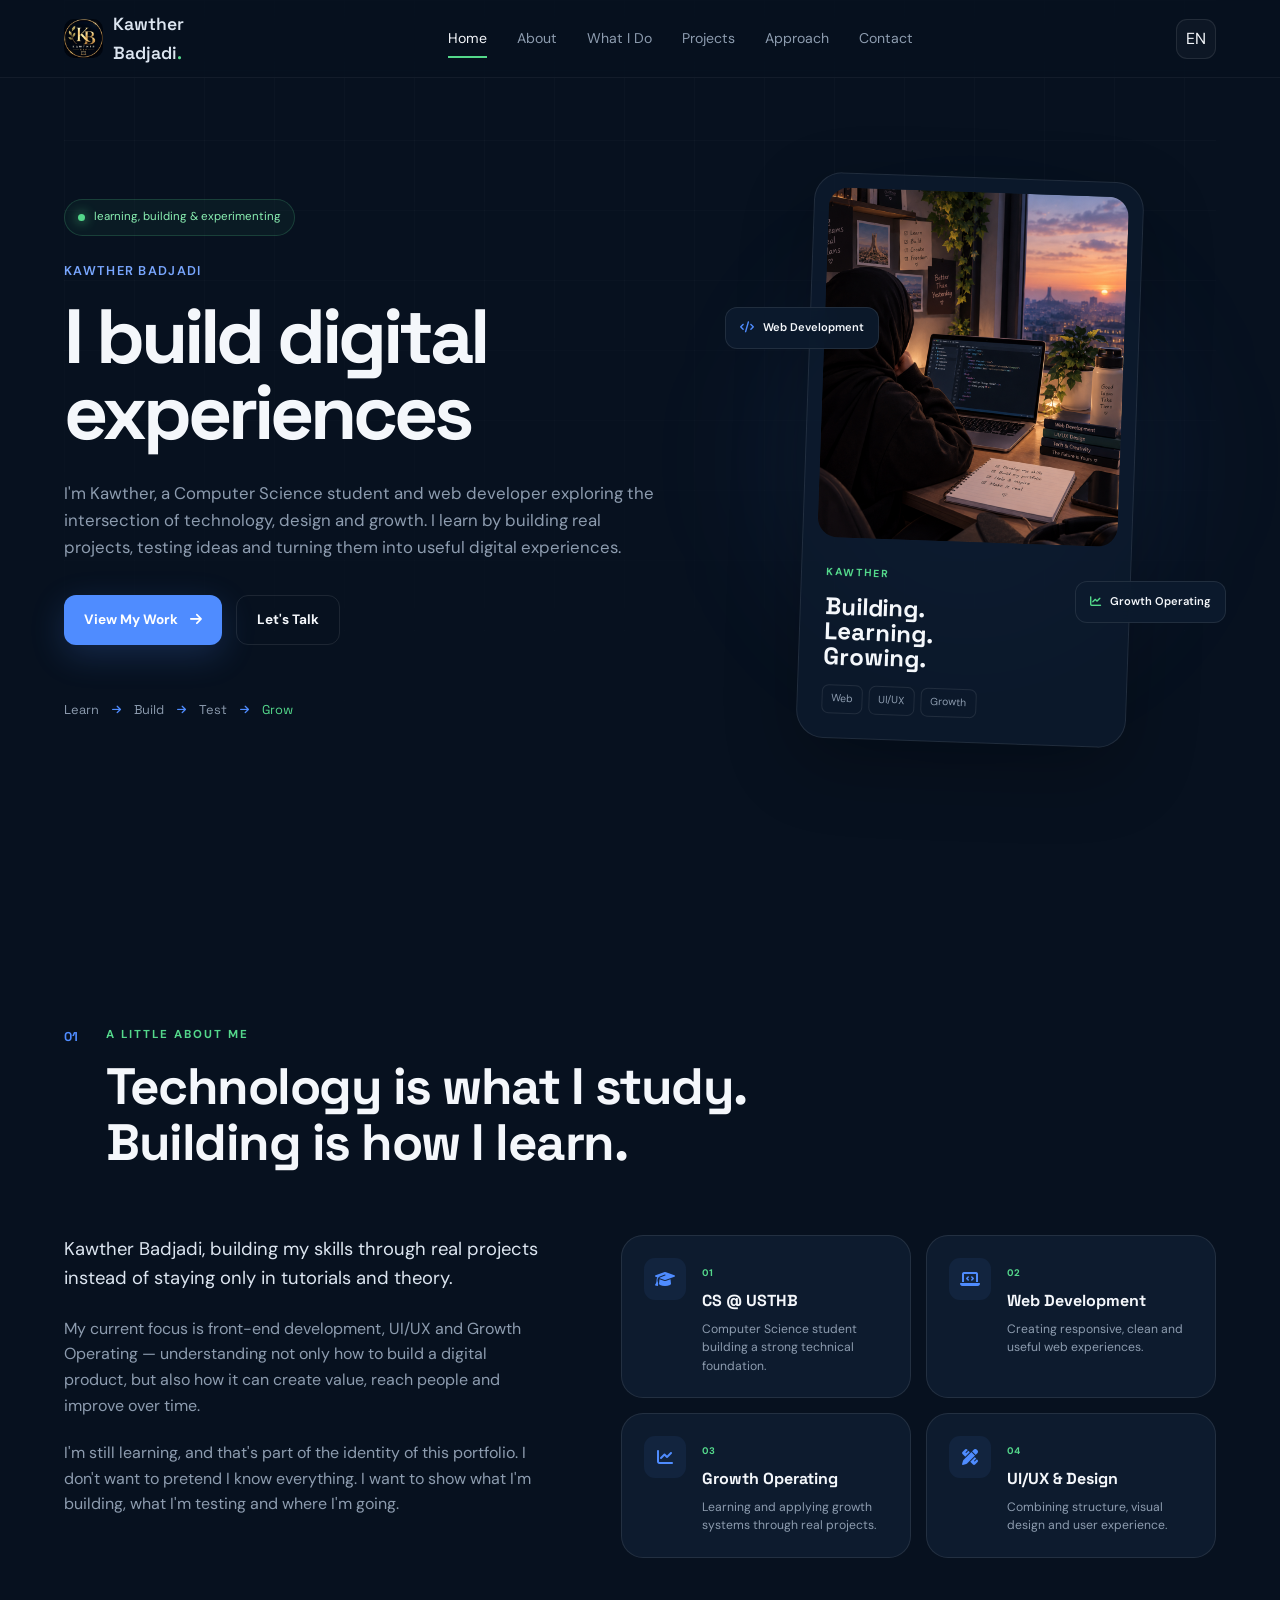
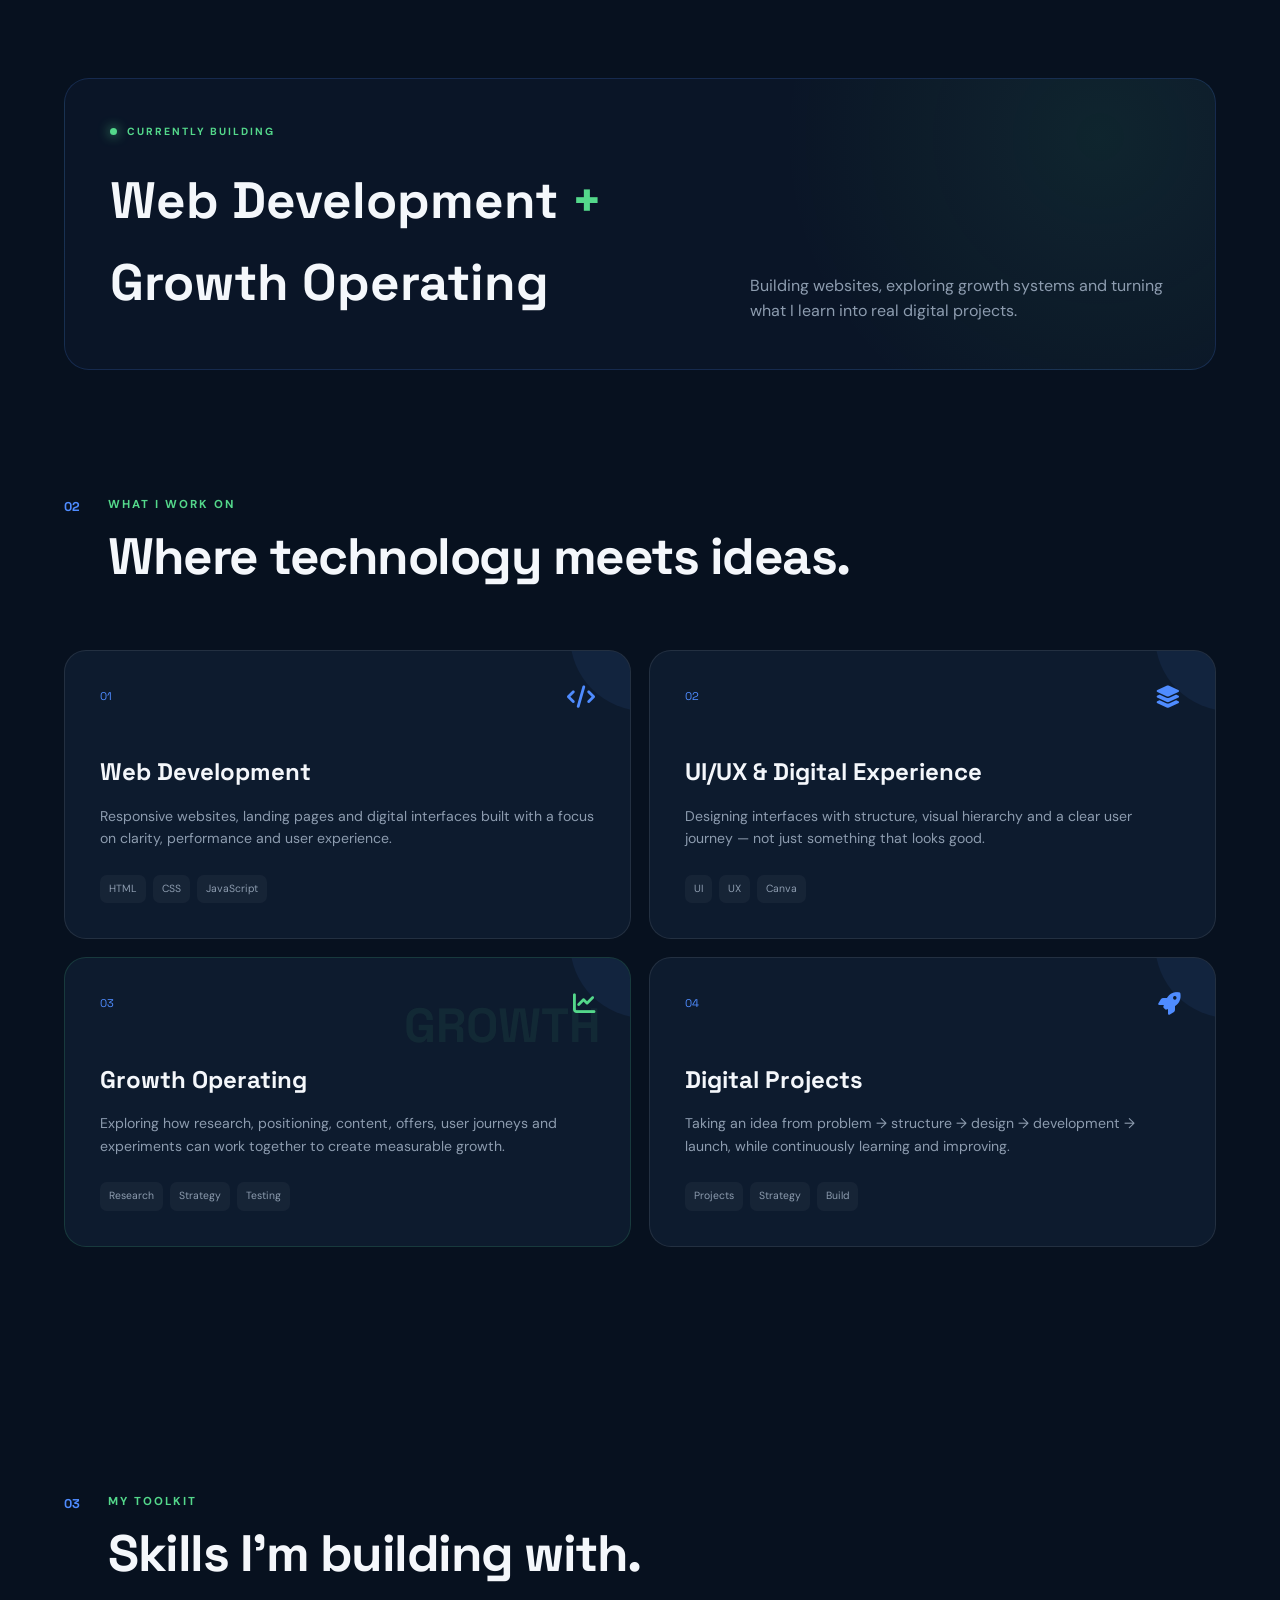
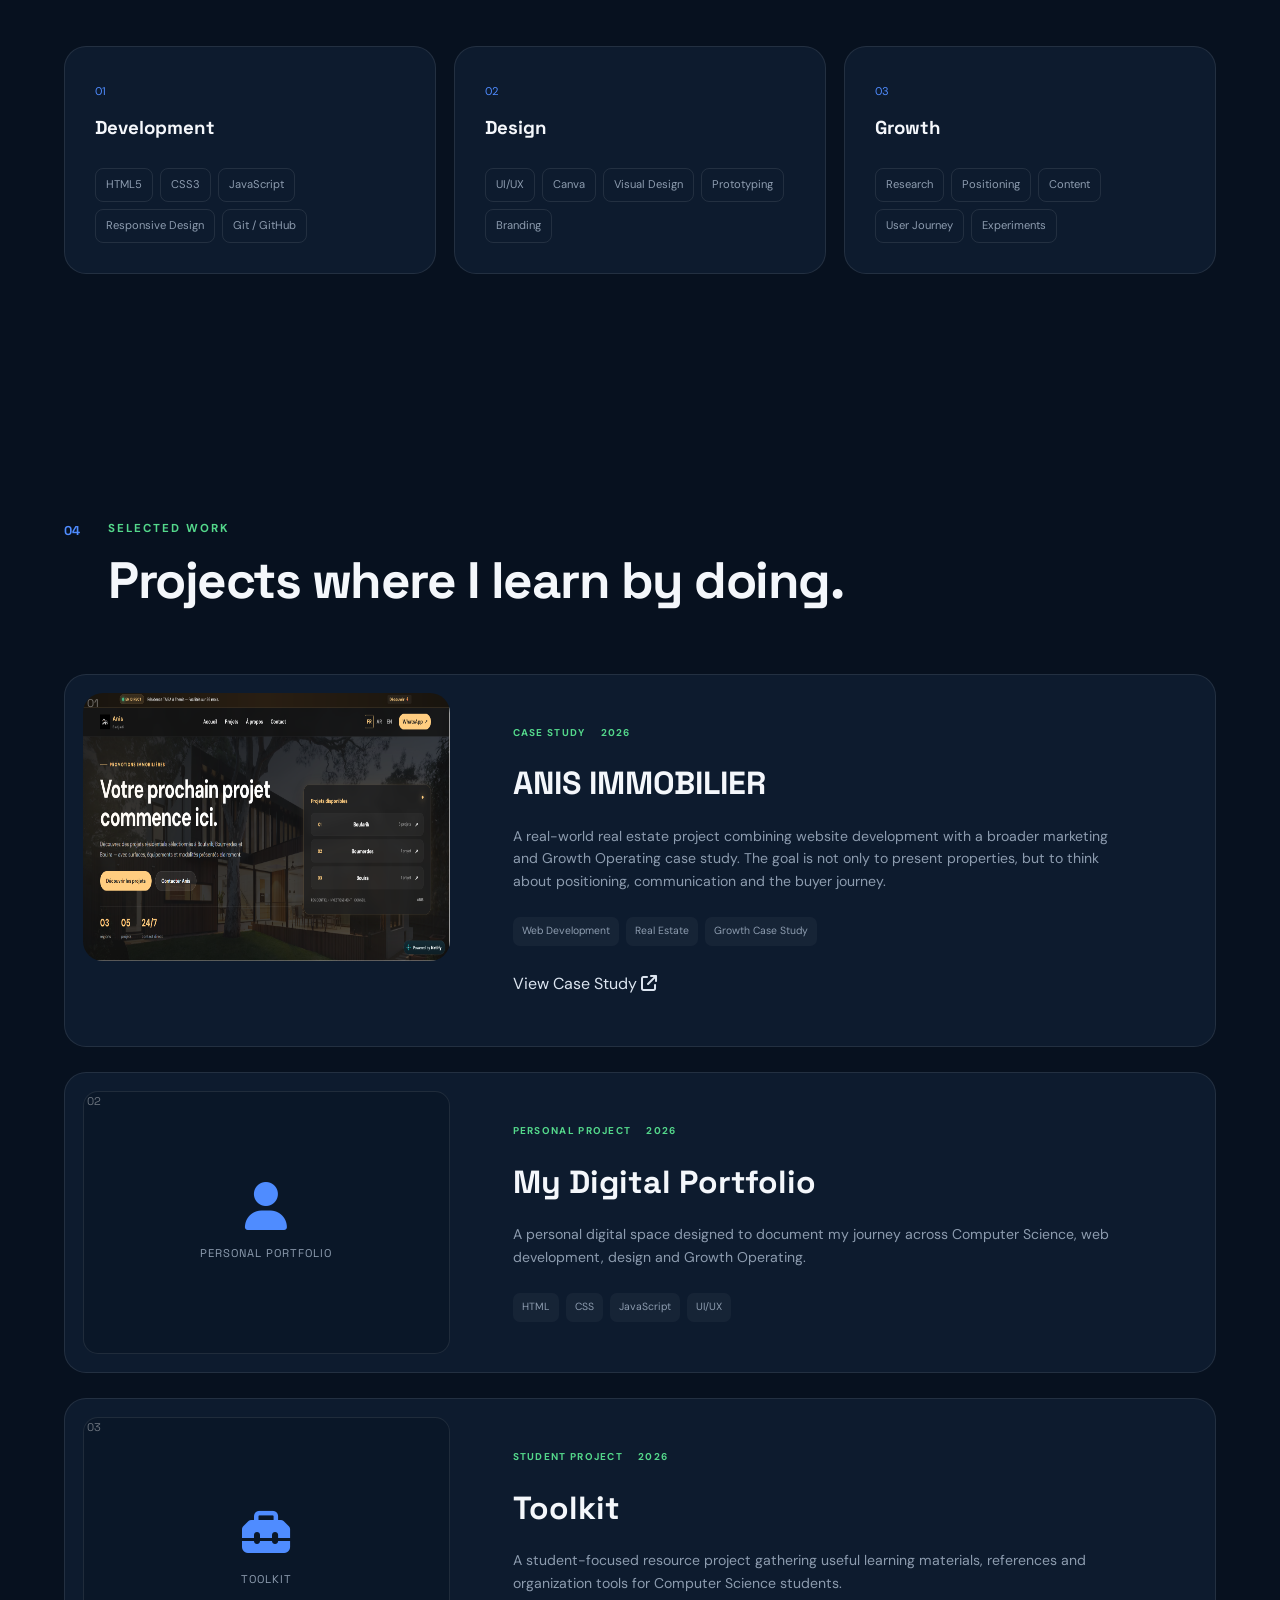
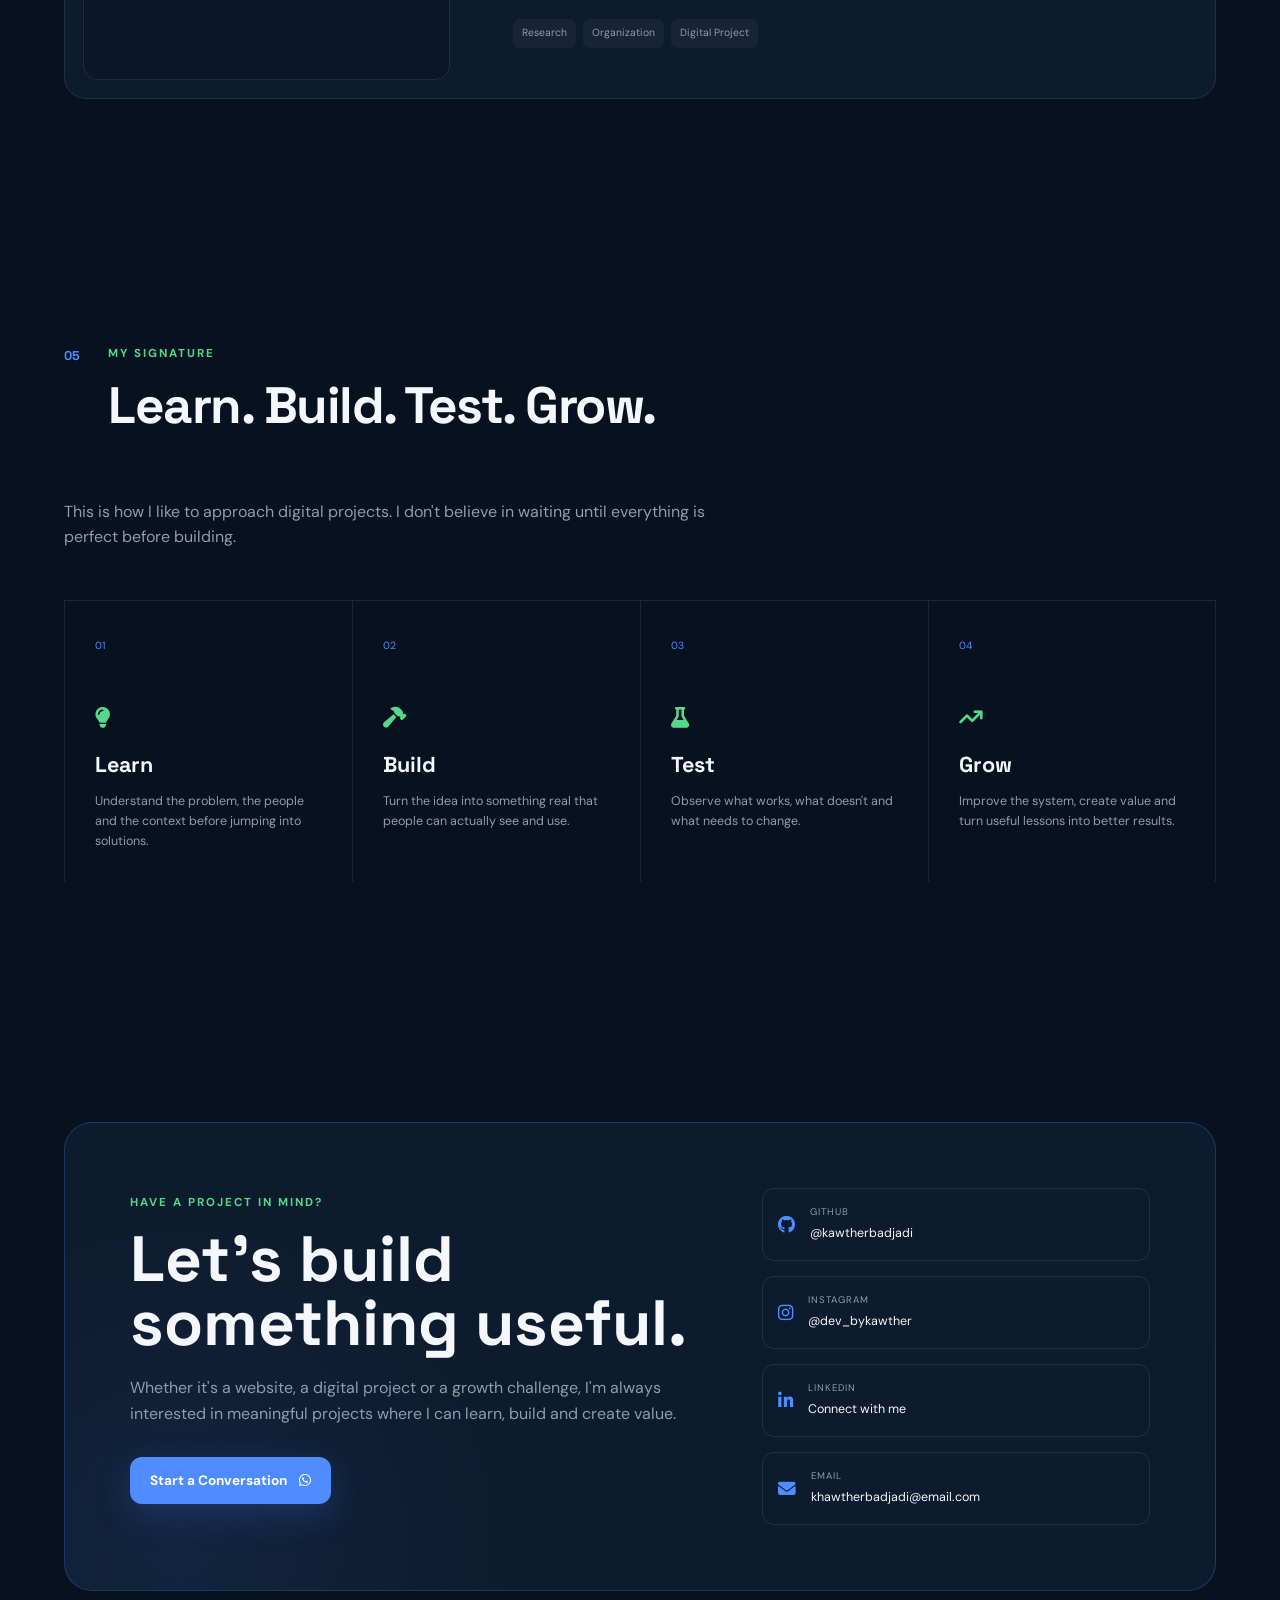
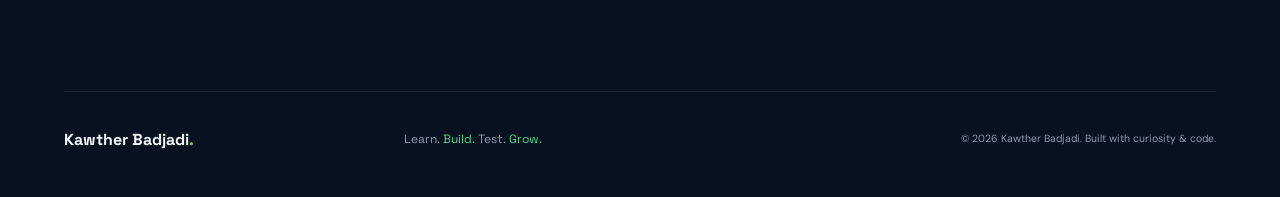
==== commit 940b5a01: "Add files via upload" ====
--- a/index.html
+++ b/index.html
@@ -34,7 +34,7 @@
 
         <a href="#home" class="logo">
             <img src="logo.jpg" alt="Kawther logo">
-            <span>Kawther<span class="dot">.</span></span>
+            <span>Kawther <br> Badjadi<span class="dot">.</span></span>
         </a>
 
         <nav class="navbar" id="navbar">
@@ -94,24 +94,30 @@
                     <span class="status-dot"></span>
 
                     <span
-                        data-en="Currently learning, building & experimenting"
-                        data-fr="Actuellement en apprentissage, création & expérimentation"
-                        data-ar="أتعلم، أبني وأجرب حاليًا">
-                        Currently learning, building & experimenting
+                        data-en=" learning, building & experimenting"
+                        data-fr=" apprentissage, création & expérimentation"
+                        data-ar="أتعلم، أبني وأجرب ">
+                        learning, building & experimenting
                     </span>
                 </div>
 
                 <p class="hero-kicker">
-                    Computer Science Student
-                    <span>•</span>
-                    Web Developer
-                    <span>•</span>
-                    Growth Operating
+                  kawther badjadi
                 </p>
 
-                <h1>
-                    I build digital experiences
-                    <span>that are made to work.</span>
+                <h1 
+                   data-en="I build digital experiences" 
+                   data-fr = "Je construis des expériences digitales"
+                   data-ar = "أبني تجارب رقمية">
+                   I build digital experiences.
+                   
+                   
+                    <span 
+                       data-en="that are made to work."
+                       data-fr="qui sont faites pour fonctionner."
+                       data-ar="التي تم تصميمها لتعمل. ">
+                       that are made to work 
+                    </span>
                 </h1>
 
                 <p class="hero-description"
@@ -952,9 +958,9 @@
                         Whether it's a website, a digital project or a growth challenge, I'm always interested in meaningful projects where I can learn, build and create value.
                     </p>
 
-                    <a href="mailto:your@email.com" class="btn btn-primary">
+                    <a href="https://wa.me/213780422768" class="btn btn-primary">
                         Start a Conversation
-                        <i class="fa-solid fa-arrow-right"></i>
+                        <i class="fa-brands fa-whatsapp"></i>
                     </a>
 
                 </div>
@@ -996,12 +1002,24 @@
 
                         <div>
                             <span>LinkedIn</span>
-                            <a href="https://linkedin.com/in/kawtherbadjadi" target="_blank">
+                            <a href="https://www.linkedin.com/in/kawther-badjadi-398811305/?lipi=urn%3Ali%3Apage%3Ad_flagship3_profile_view_base%3BGIwkQt9XR42hECCdOsO2Og%3D%3D" target="_blank">
                                 Connect with me
                             </a>
                         </div>
 
                     </div>
+                    <div class="contact-item">
+
+                        <i class="fa-solid fa-envelope"></i>
+
+                        <div>
+                            <span>Email</span>
+                            <a href="mailto:https://mail.google.com/mail/?view=cm&fs=1&to=khawtherbadjadi@email.com" target="_blank">
+                                khawtherbadjadi@email.com
+                            </a>
+                        </div>
+
+                    </div>
 
                 </div>
 
@@ -1017,7 +1035,8 @@
     <footer class="footer">
 
         <div class="footer-logo">
-            Kawther<span>.</span>
+            Kawther 
+            Badjadi<span>.</span>
         </div>
 
         <p>
--- a/style.css
+++ b/style.css
@@ -155,13 +155,13 @@
     gap: 10px;
 
     font-family: var(--font-display);
-    font-size: 1.25rem;
-    font-weight: 700;
+    font-size: 1.10rem;
+    font-weight: 600;
 }
 
 .logo img {
-    width: 38px;
-    height: 38px;
+    width: 39px;
+    height: 39px;
     object-fit: cover;
     border-radius: 10px;
 }
